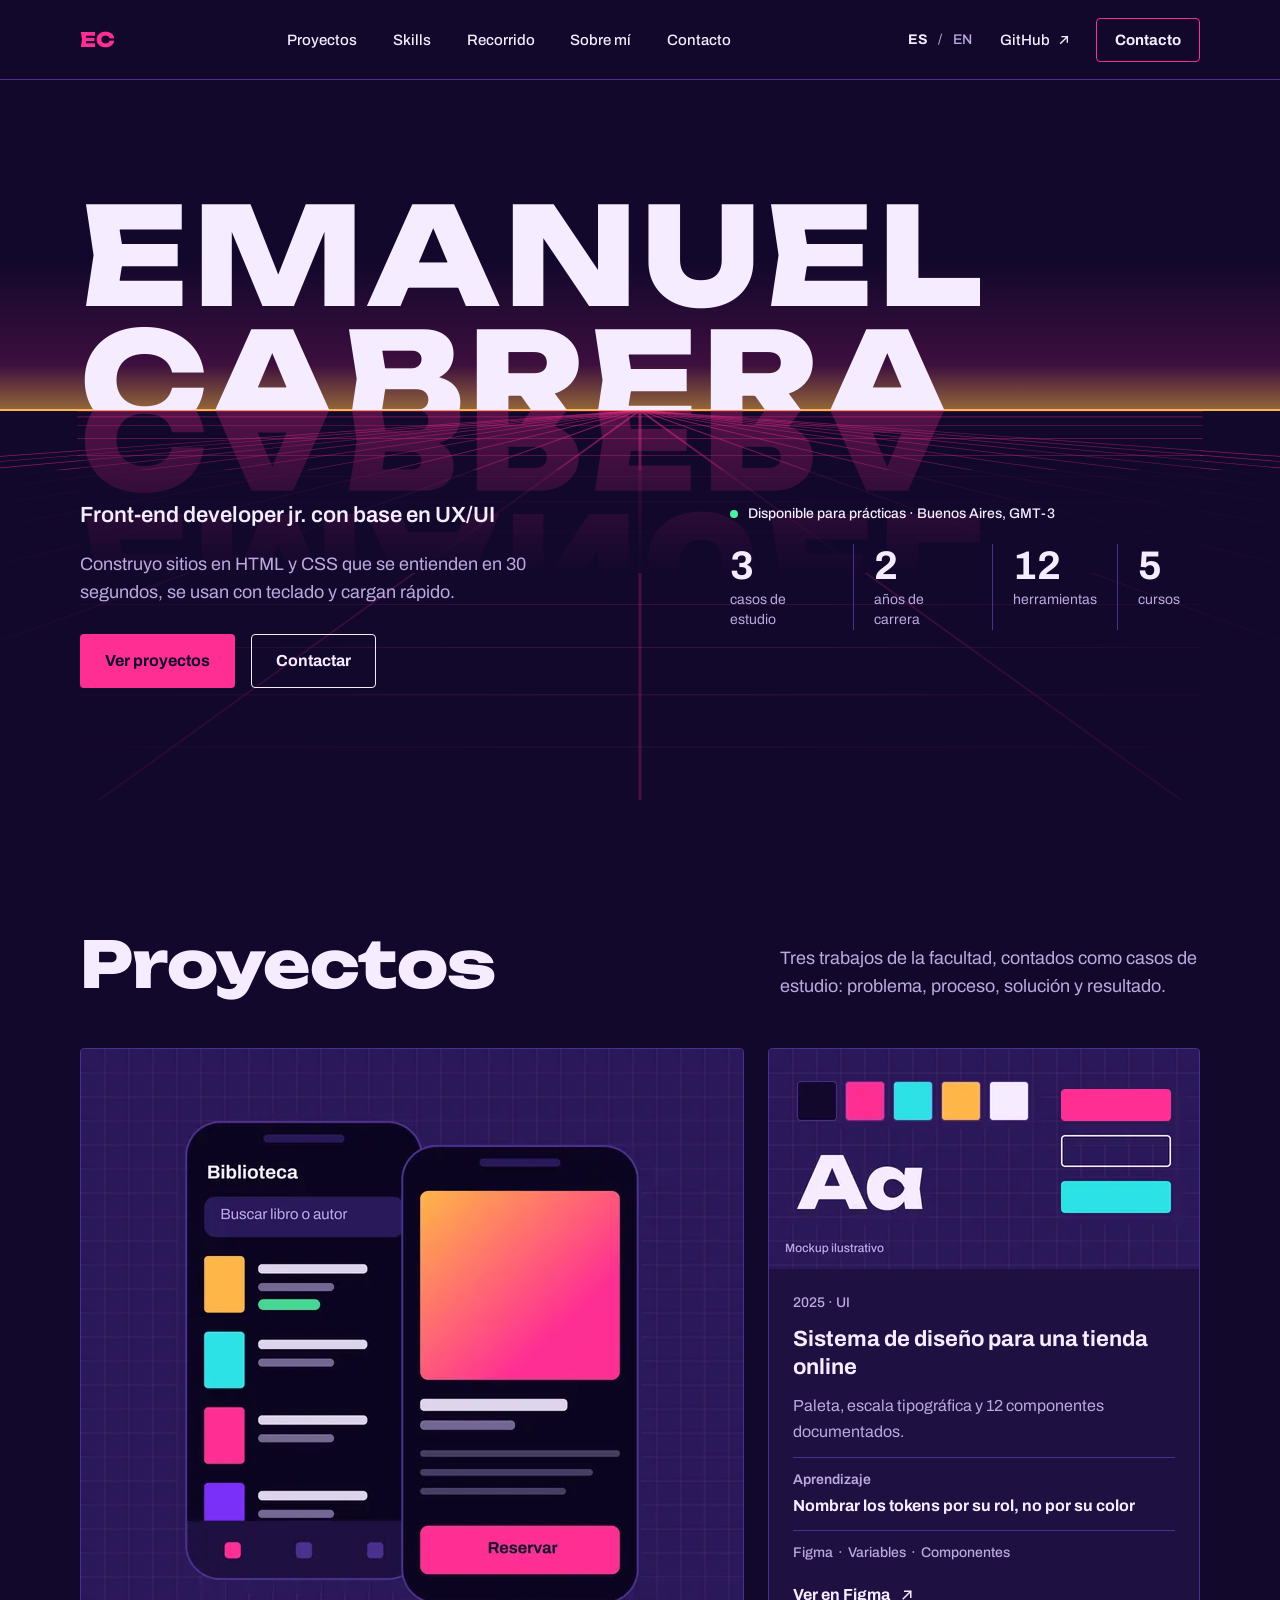
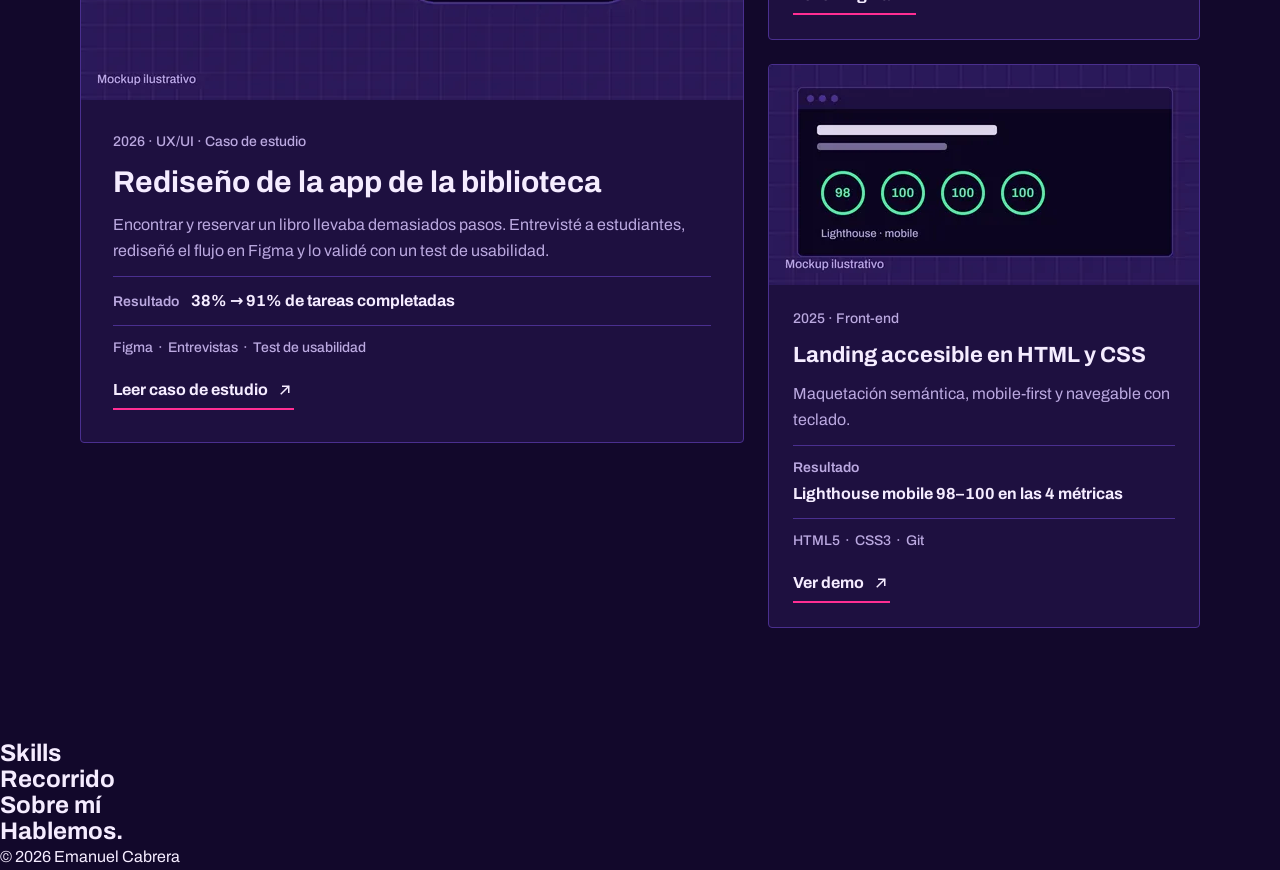
==== index.html @ 0399f55f "grilla asimétrica de proyectos con mockups WebP" ====
<!doctype html>
<html lang="es" class="no-js">
<head>
  <meta charset="utf-8">
  <meta name="viewport" content="width=device-width, initial-scale=1">
  <title>Emanuel Cabrera · Front-end developer jr. con base en UX/UI</title>
  <meta name="description" content="Portfolio de Emanuel Cabrera, front-end developer jr. con base en UX/UI. Casos de estudio, skills, recorrido y contacto. Sitios en HTML y CSS accesibles y rápidos.">
  <meta name="author" content="Emanuel Cabrera">
  <meta name="theme-color" content="#12082B">
  <link rel="canonical" href="https://emacabrera97.github.io/TP-Final-UXUI-Portfolio/">

  <!-- Open Graph -->
  <meta property="og:type" content="website">
  <meta property="og:locale" content="es_AR">
  <meta property="og:site_name" content="Emanuel Cabrera · Portfolio">
  <meta property="og:title" content="Emanuel Cabrera · Front-end developer jr. con base en UX/UI">
  <meta property="og:description" content="Casos de estudio de UX/UI y sitios en HTML y CSS que se entienden en 30 segundos, se usan con teclado y cargan rápido.">
  <meta property="og:url" content="https://emacabrera97.github.io/TP-Final-UXUI-Portfolio/">
  <meta property="og:image" content="https://emacabrera97.github.io/TP-Final-UXUI-Portfolio/assets/img/og-image.png">
  <meta property="og:image:width" content="1200">
  <meta property="og:image:height" content="630">
  <meta property="og:image:alt" content="Emanuel Cabrera escrito sobre un horizonte con grilla en perspectiva magenta.">
  <meta name="twitter:card" content="summary_large_image">

  <link rel="icon" href="favicon.svg" type="image/svg+xml">

  <!-- Fuentes self-hosted (2 familias, font-display: swap) -->
  <link rel="preload" href="assets/fonts/unbounded-latin-800.woff2" as="font" type="font/woff2" crossorigin>
  <link rel="preload" href="assets/fonts/archivo-latin-var.woff2" as="font" type="font/woff2" crossorigin>

  <link rel="stylesheet" href="css/tokens.css">
  <link rel="stylesheet" href="css/base.css">
  <link rel="stylesheet" href="css/components.css">
  <link rel="stylesheet" href="css/layout.css">
  <link rel="stylesheet" href="css/sections.css">

  <!-- Marca que JS está disponible antes del primer render (evita parpadeo del menú) -->
  <script>document.documentElement.classList.replace("no-js", "js");</script>
  <script src="js/main.js" defer></script>
</head>
<body>
  <a class="skip-link" href="#contenido">Saltar al contenido</a>

  <header class="site-header">
    <div class="site-header__bar">
      <a class="logo" href="#inicio" aria-label="Emanuel Cabrera, ir al inicio" data-i18n-aria="logo_label">EC</a>

      <nav class="site-nav" aria-label="Principal" data-i18n-aria="nav_label">
        <div class="nav-panel" id="menu">
          <ul class="nav-list" role="list">
            <li><a class="nav-link" href="#projects" data-i18n="nav_projects">Proyectos</a></li>
            <li><a class="nav-link" href="#skills" data-i18n="nav_skills">Skills</a></li>
            <li><a class="nav-link" href="#experience" data-i18n="nav_experience">Recorrido</a></li>
            <li><a class="nav-link" href="#about" data-i18n="nav_about">Sobre mí</a></li>
            <li><a class="nav-link" href="#contact" data-i18n="nav_contact">Contacto</a></li>
          </ul>

          <div class="nav-panel__actions">
            <a class="btn btn--primary btn--block" href="mailto:emanuelncabrera97@gmail.com" data-i18n="menu_write">Escribime</a>
            <a class="btn btn--secondary btn--block" href="https://github.com/emacabrera97" target="_blank" rel="noopener noreferrer">
              GitHub <span class="icon icon--arrow" aria-hidden="true"></span>
              <span class="visually-hidden" data-i18n="new_tab">(se abre en una pestaña nueva)</span>
            </a>
          </div>

          <div class="nav-panel__horizon" aria-hidden="true">
            <img src="assets/img/grid-floor-menu.svg" alt="" width="3640" height="151" loading="lazy" decoding="async">
          </div>
        </div>
      </nav>

      <div class="header-actions">
        <div class="lang-toggle" role="group" aria-label="Idioma" data-i18n-aria="lang_label">
          <button class="lang-toggle__btn" type="button" lang="es" data-lang="es" aria-pressed="true">ES</button>
          <span class="lang-toggle__sep" aria-hidden="true">/</span>
          <button class="lang-toggle__btn" type="button" lang="en" data-lang="en" aria-pressed="false">EN</button>
        </div>

        <a class="header-github" href="https://github.com/emacabrera97" target="_blank" rel="noopener noreferrer">
          GitHub <span class="icon icon--arrow" aria-hidden="true"></span>
          <span class="visually-hidden" data-i18n="new_tab">(se abre en una pestaña nueva)</span>
        </a>

        <a class="btn btn--outline header-cta" href="#contact" data-i18n="nav_contact">Contacto</a>

        <button class="menu-toggle" type="button" aria-expanded="false" aria-controls="menu" aria-label="Abrir menú" data-label-open="Abrir menú" data-label-close="Cerrar menú">
          <span class="icon icon--menu" aria-hidden="true"></span>
        </button>
      </div>
    </div>
  </header>

  <main id="contenido" tabindex="-1">
    <section class="hero" id="inicio" aria-label="Presentación" data-i18n-aria="hero_label">
      <!-- Capas decorativas: luz del horizonte, grilla en perspectiva y viñeta -->
      <div class="hero__glow" aria-hidden="true"></div>
      <div class="hero__floor" aria-hidden="true">
        <picture>
          <source media="(min-width: 48em)" srcset="assets/img/grid-floor-hero.svg" width="10920" height="394">
          <img src="assets/img/grid-floor-hero-mobile.svg" alt="" width="3640" height="634" decoding="async" fetchpriority="low">
        </picture>
      </div>
      <div class="hero__vignette" aria-hidden="true"></div>

      <div class="container hero__inner">
        <!-- El nombre es el horizonte: la segunda línea queda cortada por la línea ámbar -->
        <div class="hero__sky">
          <h1 class="hero__name">
            <span class="hero__line">Emanuel</span>
            <span class="hero__line">Cabrera</span>
          </h1>
        </div>
        <div class="hero__reflection" aria-hidden="true">
          <div class="hero__mirror">
            <span class="hero__line">Emanuel</span>
            <span class="hero__line">Cabrera</span>
          </div>
        </div>

        <div class="hero__body">
          <div class="hero__intro">
            <p class="hero__role" data-i18n="hero_role">Front-end developer jr. con base en UX/UI</p>
            <p class="hero__pitch" data-i18n="hero_pitch">Construyo sitios en HTML y CSS que se entienden en 30 segundos, se usan con teclado y cargan rápido.</p>
            <div class="hero__ctas">
              <a class="btn btn--primary" href="#projects" data-i18n="cta_projects">Ver proyectos</a>
              <a class="btn btn--secondary" href="#contact" data-i18n="cta_contact">Contactar</a>
            </div>
          </div>

          <div class="hero__readout">
            <p class="availability">
              <img src="assets/icons/dot-success.svg" alt="" width="8" height="8">
              <span><span data-i18n="hero_available">Disponible para prácticas</span> · Buenos Aires, <abbr title="Hora de Argentina, UTC−3">GMT-3</abbr></span>
            </p>
            <h2 class="visually-hidden" id="metricas" data-i18n="metrics_title">Highlights en números</h2>
            <dl class="metrics" aria-labelledby="metricas">
              <div class="metric">
                <dt data-i18n="metric_cases">casos de estudio</dt>
                <dd>3</dd>
              </div>
              <div class="metric">
                <dt data-i18n="metric_years">años de carrera</dt>
                <dd>2</dd>
              </div>
              <div class="metric">
                <dt data-i18n="metric_tools">herramientas</dt>
                <dd>12</dd>
              </div>
              <div class="metric">
                <dt data-i18n="metric_courses">cursos</dt>
                <dd>5</dd>
              </div>
            </dl>
          </div>
        </div>
      </div>
    </section>

    <section class="section projects" id="projects" aria-labelledby="projects-title">
      <div class="container">
        <div class="section-head projects__head">
          <h2 class="section-title" id="projects-title" data-i18n="projects_title">Proyectos</h2>
          <p class="section-intro" data-i18n="projects_intro">Tres trabajos de la facultad, contados como casos de estudio: problema, proceso, solución y resultado.</p>
        </div>

        <div class="project-grid">
          <!-- Proyecto destacado: tiene caso de estudio desarrollado (caso-estudio.html) -->
          <article class="project-card project-card--featured">
            <div class="project-card__media">
              <img
                src="assets/img/mock-biblioteca.webp"
                srcset="assets/img/mock-biblioteca.webp 662w, assets/img/mock-biblioteca@2x.webp 1324w"
                sizes="(min-width: 64em) 662px, (min-width: 48em) 50vw, 100vw"
                width="662" height="651" loading="lazy" decoding="async"
                alt="Mockup ilustrativo de la app de la biblioteca: lista de libros con buscador y pantalla de detalle con el botón Reservar."
                data-i18n-alt="p1_alt">
            </div>
            <div class="project-card__body">
              <p class="project-card__meta"><time datetime="2026">2026</time> · UX/UI · <span data-i18n="case_study">Caso de estudio</span></p>
              <h3 class="project-card__title" data-i18n="p1_title">Rediseño de la app de la biblioteca</h3>
              <p class="project-card__desc" data-i18n="p1_desc">Encontrar y reservar un libro llevaba demasiados pasos. Entrevisté a estudiantes, rediseñé el flujo en Figma y lo validé con un test de usabilidad.</p>
              <p class="project-card__result">
                <span class="project-card__result-label" data-i18n="result">Resultado</span>
                <strong data-i18n="p1_result">38% → 91% de tareas completadas</strong>
              </p>
              <ul class="tags" aria-label="Herramientas" data-i18n-aria="tools_label">
                <li>Figma</li>
                <li data-i18n="tag_interviews">Entrevistas</li>
                <li data-i18n="tag_usability">Test de usabilidad</li>
              </ul>
              <a class="link-text project-card__link" href="caso-estudio.html">
                <span data-i18n="read_case">Leer caso de estudio</span>
                <span class="icon icon--arrow-18" aria-hidden="true"></span>
              </a>
            </div>
          </article>

          <article class="project-card">
            <div class="project-card__media">
              <img
                src="assets/img/mock-design-system.webp"
                srcset="assets/img/mock-design-system.webp 430w, assets/img/mock-design-system@2x.webp 860w"
                sizes="(min-width: 64em) 430px, (min-width: 48em) 50vw, 100vw"
                width="430" height="220" loading="lazy" decoding="async"
                alt="Mockup ilustrativo del sistema de diseño: muestras de color, especimen tipográfico Aa y tres variantes de botón."
                data-i18n-alt="p2_alt">
            </div>
            <div class="project-card__body">
              <p class="project-card__meta"><time datetime="2025">2025</time> · UI</p>
              <h3 class="project-card__title" data-i18n="p2_title">Sistema de diseño para una tienda online</h3>
              <p class="project-card__desc" data-i18n="p2_desc">Paleta, escala tipográfica y 12 componentes documentados.</p>
              <p class="project-card__result">
                <span class="project-card__result-label" data-i18n="learning">Aprendizaje</span>
                <strong data-i18n="p2_result">Nombrar los tokens por su rol, no por su color</strong>
              </p>
              <ul class="tags" aria-label="Herramientas" data-i18n-aria="tools_label">
                <li>Figma</li>
                <li data-i18n="tag_variables">Variables</li>
                <li data-i18n="tag_components">Componentes</li>
              </ul>
              <!-- [placeholder] reemplazar por el link al archivo de Figma de este proyecto -->
              <a class="link-text project-card__link" href="https://www.figma.com/design/xDbdNZ00ZAdd3r0RkGvOVZ/Portfolio-Web---Synthwave--TP-Final-UX-UI-?node-id=0-1" target="_blank" rel="noopener noreferrer">
                <span data-i18n="view_figma">Ver en Figma</span>
                <span class="icon icon--arrow-18" aria-hidden="true"></span>
                <span class="visually-hidden" data-i18n="new_tab">(se abre en una pestaña nueva)</span>
              </a>
            </div>
          </article>

          <article class="project-card">
            <div class="project-card__media">
              <img
                src="assets/img/mock-landing.webp"
                srcset="assets/img/mock-landing.webp 430w, assets/img/mock-landing@2x.webp 860w"
                sizes="(min-width: 64em) 430px, (min-width: 48em) 50vw, 100vw"
                width="430" height="220" loading="lazy" decoding="async"
                alt="Mockup ilustrativo de una landing en el navegador con puntajes de Lighthouse mobile: 98, 100, 100 y 100."
                data-i18n-alt="p3_alt">
            </div>
            <div class="project-card__body">
              <p class="project-card__meta"><time datetime="2025">2025</time> · Front-end</p>
              <h3 class="project-card__title" data-i18n="p3_title">Landing accesible en HTML y CSS</h3>
              <p class="project-card__desc" data-i18n="p3_desc">Maquetación semántica, mobile-first y navegable con teclado.</p>
              <p class="project-card__result">
                <span class="project-card__result-label" data-i18n="result">Resultado</span>
                <strong data-i18n="p3_result">Lighthouse mobile 98–100 en las 4 métricas</strong>
              </p>
              <ul class="tags" aria-label="Herramientas" data-i18n-aria="tools_label">
                <li>HTML5</li>
                <li>CSS3</li>
                <li>Git</li>
              </ul>
              <!-- [placeholder] reemplazar por la URL de la demo publicada -->
              <a class="link-text project-card__link" href="https://github.com/emacabrera97" target="_blank" rel="noopener noreferrer">
                <span data-i18n="view_demo">Ver demo</span>
                <span class="icon icon--arrow-18" aria-hidden="true"></span>
                <span class="visually-hidden" data-i18n="new_tab">(se abre en una pestaña nueva)</span>
              </a>
            </div>
          </article>
        </div>
      </div>
    </section>

    <section id="skills" aria-labelledby="skills-title">
      <h2 id="skills-title">Skills</h2>
    </section>

    <section id="experience" aria-labelledby="experience-title">
      <h2 id="experience-title">Recorrido</h2>
    </section>

    <section id="about" aria-labelledby="about-title">
      <h2 id="about-title">Sobre mí</h2>
    </section>

    <section id="contact" aria-labelledby="contact-title">
      <h2 id="contact-title">Hablemos.</h2>
    </section>
  </main>

  <footer class="site-footer">
    <p>© 2026 Emanuel Cabrera</p>
  </footer>
</body>
</html>
---- css/tokens.css ----
/* ==========================================================================
   Design tokens — espejo de las variables de Figma
   (página "01 Design System": colecciones Colors y Spacing + estilos de texto)
   Contrastes medidos sobre --bg-base (#12082B).
   ========================================================================== */

@font-face {
  font-family: "Archivo";
  font-style: normal;
  font-weight: 400 700;
  font-stretch: 100%;
  font-display: swap;
  src: url("../assets/fonts/archivo-latin-var.woff2") format("woff2");
  unicode-range: U+0000-00FF, U+0131, U+0152-0153, U+02BB-02BC, U+02C6, U+02DA, U+02DC, U+0304, U+0308, U+0329, U+2000-206F, U+20AC, U+2122, U+2191, U+2193, U+2212, U+2215, U+FEFF, U+FFFD;
}

@font-face {
  font-family: "Unbounded";
  font-style: normal;
  font-weight: 800;
  font-display: swap;
  src: url("../assets/fonts/unbounded-latin-800.woff2") format("woff2");
  unicode-range: U+0000-00FF, U+0131, U+0152-0153, U+02BB-02BC, U+02C6, U+02DA, U+02DC, U+0304, U+0308, U+0329, U+2000-206F, U+20AC, U+2122, U+2191, U+2193, U+2212, U+2215, U+FEFF, U+FFFD;
}

:root {
  /* --- Color: fondos y líneas --- */
  --bg-base: #12082b;      /* Fondo de página */
  --bg-surface: #1e1040;   /* Paneles, tarjetas */
  --bg-raised: #2a1858;    /* Mockups, retrato */
  --line: #4a2f8f;         /* Filetes y bordes */

  /* --- Color: texto --- */
  --text: #f5ecff;         /* 16.7:1 */
  --text-muted: #bba9e0;   /* 9:1 */
  --text-on-accent: #12082b; /* sobre magenta 5.5:1 */

  /* --- Color: acentos (cada uno con un único rol) --- */
  --magenta: #ff2e93;      /* Acento dominante: grilla, CTA, subrayados · 5.5:1 */
  --cyan: #2de2e6;         /* Solo foco y hover · 12:1 */
  --amber: #ffb547;        /* Solo luz del horizonte (y estado active) */
  --violet: #7b2ff7;       /* Solo degradé del sol */

  /* --- Color: estados --- */
  --success: #4df0a0;      /* Disponibilidad · 13:1 */
  --error: #ff6b6b;        /* Errores de formulario */

  /* --- Tipografía: 2 familias --- */
  --font-display: "Unbounded", "Arial Black", system-ui, sans-serif; /* nombre, títulos de sección, menú */
  --font-body: "Archivo", system-ui, -apple-system, "Segoe UI", Roboto, sans-serif;

  /* Escala tipográfica — valores mobile (375). Los desktop se redefinen abajo. */
  --fs-display-name: clamp(3.15rem, 10.6vw, 8.5rem);     /* 50 → 136 */
  --fs-display-close: clamp(3.0625rem, 10vw, 8rem);      /* 49 → 128 */
  --fs-h2: 2.375rem;        /* 38/44 */
  --lh-h2: 2.75rem;
  --fs-h3-featured: 1.25rem; /* 20/26 */
  --lh-h3-featured: 1.625rem;
  --fs-h3: 1.25rem;          /* 20/26 */
  --lh-h3: 1.625rem;
  --fs-lead: 1.1875rem;      /* 19/26 */
  --lh-lead: 1.625rem;
  --fs-large: 1.0625rem;     /* 17/28 */
  --lh-large: 1.75rem;
  --fs-intro: 1rem;          /* 16/26 */
  --lh-intro: 1.625rem;
  --fs-base: 0.9375rem;      /* 15/23 */
  --lh-base: 1.4375rem;
  --fs-emphasis: 1rem;       /* 16/24 */
  --lh-emphasis: 1.5rem;
  --fs-label: 0.9375rem;     /* 15/22 */
  --lh-label: 1.375rem;
  --fs-meta: 0.8125rem;      /* 13/18 */
  --lh-meta: 1.125rem;
  --fs-metric: 2rem;         /* 32/36 */
  --lh-metric: 2.25rem;
  --fs-email: 1.5rem;        /* 24/30 */
  --lh-email: 1.875rem;

  /* --- Espaciado: múltiplos de 4 y 8 --- */
  --space-4: 0.25rem;
  --space-8: 0.5rem;
  --space-12: 0.75rem;
  --space-16: 1rem;
  --space-20: 1.25rem;
  --space-24: 1.5rem;
  --space-32: 2rem;
  --space-40: 2.5rem;
  --space-48: 3rem;
  --space-64: 4rem;
  --space-72: 4.5rem;
  --space-96: 6rem;
  --space-112: 7rem;

  /* --- Grilla --- */
  --gutter: 1rem;            /* mobile: 4 col · margen 20 · canaleta 16 */
  --page-margin: 1.25rem;
  --content-max: 70rem;      /* 1120 px de contenido en 1280 */
  --section-pad: var(--space-72); /* 72 mobile · 112 desktop */

  /* --- Forma --- */
  --radius: 4px;
  --hairline: 1px solid var(--line);

  /* --- Layout --- */
  --header-h: 4.0625rem;     /* 65 mobile · 80 desktop */

  /* --- Movimiento --- */
  --ease-out: cubic-bezier(0.22, 1, 0.36, 1);
  --dur-fast: 160ms;
  --dur-med: 280ms;
}

/* Tablet (768): márgenes de 40 y escala intermedia */
@media (min-width: 48em) {
  :root {
    --page-margin: 2.5rem;
    --gutter: 1.5rem;
    --fs-h2: 3rem;
    --lh-h2: 3.5rem;
    --fs-h3-featured: 1.625rem;
    --lh-h3-featured: 2rem;
    --fs-h3: 1.375rem;
    --lh-h3: 1.75rem;
    --fs-lead: 1.375rem;
    --lh-lead: 1.875rem;
    --fs-large: 1.25rem;
    --lh-large: 2rem;
    --fs-intro: 1.125rem;
    --lh-intro: 1.75rem;
    --fs-base: 1rem;
    --lh-base: 1.625rem;
    --fs-meta: 0.875rem;
    --lh-meta: 1.25rem;
    --fs-metric: 2.5rem;
    --lh-metric: 2.75rem;
    --fs-email: 1.875rem;
    --lh-email: 2.375rem;
    --section-pad: var(--space-96);
  }
}

/* Desktop (1024+): escala de Figma "Desktop 1280" */
@media (min-width: 64em) {
  :root {
    --fs-h2: 4rem;           /* 64/72 */
    --lh-h2: 4.5rem;
    --fs-h3-featured: 1.875rem; /* 30/36 */
    --lh-h3-featured: 2.25rem;
    --fs-email: 2.25rem;     /* 36/44 */
    --lh-email: 2.75rem;
    --header-h: 5rem;
    --section-pad: var(--space-112);
  }
}

/* 1280: márgenes de 80 */
@media (min-width: 80em) {
  :root {
    --page-margin: 5rem;
  }
}
---- css/base.css ----
/* ==========================================================================
   Base: reset mínimo, tipografía, foco, accesibilidad y movimiento
   ========================================================================== */

*,
*::before,
*::after {
  box-sizing: border-box;
}

html {
  -webkit-text-size-adjust: 100%;
  text-size-adjust: 100%;
  scroll-behavior: smooth;
}

body {
  margin: 0;
  min-height: 100vh;
  background: var(--bg-base);
  color: var(--text);
  font-family: var(--font-body);
  font-size: var(--fs-base);
  line-height: var(--lh-base);
  font-kerning: normal;
  -webkit-font-smoothing: antialiased;
  -moz-osx-font-smoothing: grayscale;
  overflow-x: hidden;
}

/* Al abrir el menú mobile se bloquea el scroll del fondo */
body.is-locked {
  overflow: hidden;
}

h1, h2, h3, h4, p, ul, ol, dl, dd, figure, blockquote {
  margin: 0;
}

ul[role="list"],
ol[role="list"],
.list-reset {
  list-style: none;
  padding: 0;
}

img,
svg,
picture {
  display: block;
  max-width: 100%;
}

img {
  height: auto;
}

a {
  color: inherit;
  text-decoration: none;
}

button {
  font: inherit;
  color: inherit;
  background: none;
  border: 0;
  padding: 0;
  cursor: pointer;
}

/* El header es fijo: cada destino de ancla deja lugar para que no tape los títulos */
[id] {
  scroll-margin-top: var(--header-h);
}

/* --------------------------------------------------------------------------
   Foco visible: anillo cian (cian = solo foco y hover, regla del sistema)
   -------------------------------------------------------------------------- */
:focus {
  outline: none;
}

:focus-visible {
  outline: 3px solid var(--cyan);
  outline-offset: 3px;
  border-radius: var(--radius);
}

main:focus {
  outline: none;
}

/* --------------------------------------------------------------------------
   Utilidades de accesibilidad
   -------------------------------------------------------------------------- */
.skip-link {
  position: absolute;
  top: var(--space-8);
  left: var(--space-8);
  z-index: 100;
  padding: var(--space-12) var(--space-20);
  background: var(--magenta);
  color: var(--text-on-accent);
  font-weight: 700;
  border-radius: var(--radius);
  transform: translateY(-200%);
  transition: transform var(--dur-fast) var(--ease-out);
}

.skip-link:focus-visible {
  transform: translateY(0);
}

.skip-link:hover {
  background: var(--cyan);
}

.skip-link:active {
  background: var(--amber);
}

.visually-hidden {
  position: absolute !important;
  width: 1px;
  height: 1px;
  padding: 0;
  margin: -1px;
  overflow: hidden;
  clip: rect(0 0 0 0);
  white-space: nowrap;
  border: 0;
}

::selection {
  background: var(--magenta);
  color: var(--text-on-accent);
}

/* --------------------------------------------------------------------------
   Layout: contenedor de la grilla (12 col desktop / 4 col mobile)
   -------------------------------------------------------------------------- */
.container {
  width: min(100% - 2 * var(--page-margin), var(--content-max));
  margin-inline: auto;
}

.section {
  padding-block: var(--section-pad);
}

/* --------------------------------------------------------------------------
   Movimiento reducido: se desactivan transiciones, animaciones y el smooth scroll
   -------------------------------------------------------------------------- */
@media (prefers-reduced-motion: reduce) {
  html {
    scroll-behavior: auto;
  }

  *,
  *::before,
  *::after {
    animation-duration: 0.01ms !important;
    animation-iteration-count: 1 !important;
    transition-duration: 0.01ms !important;
  }
}
---- css/components.css ----
/* ==========================================================================
   Componentes — página "Componentes v2" de Figma
   Botón (primario/secundario × default, hover, active, focus), link de
   navegación, selector de idioma, link social, link de texto, fila de lista,
   métrica, disponibilidad y tags.
   ========================================================================== */

/* --------------------------------------------------------------------------
   Íconos: el SVG exportado de Figma se usa como máscara para heredar el color
   del texto (así el hover cian también pinta la flecha).
   -------------------------------------------------------------------------- */
.icon {
  display: inline-block;
  flex: none;
  width: 1rem;
  height: 1rem;
  background-color: currentColor;
  -webkit-mask: var(--icon) center / contain no-repeat;
  mask: var(--icon) center / contain no-repeat;
}

.icon--arrow { --icon: url("../assets/icons/arrow-up-right.svg"); }
.icon--arrow-18 { --icon: url("../assets/icons/arrow-up-right-18.svg"); width: 1.125rem; height: 1.125rem; }
.icon--arrow-28 { --icon: url("../assets/icons/arrow-up-right-28.svg"); width: 1.75rem; height: 1.75rem; }
.icon--arrow-36 { --icon: url("../assets/icons/arrow-up-right-36.svg"); width: 2.25rem; height: 2.25rem; }
.icon--arrow-left { --icon: url("../assets/icons/arrow-left.svg"); width: 1.125rem; height: 1.125rem; }
.icon--menu { --icon: url("../assets/icons/menu.svg"); width: 1.375rem; height: 1.375rem; }
.icon--close { --icon: url("../assets/icons/close.svg"); width: 1.375rem; height: 1.375rem; }

/* --------------------------------------------------------------------------
   Botón
   -------------------------------------------------------------------------- */
.btn {
  display: inline-flex;
  align-items: center;
  justify-content: center;
  gap: var(--space-8);
  min-height: 3rem;
  padding: 0.875rem var(--space-24);
  border: 1.5px solid transparent;
  border-radius: var(--radius);
  font-family: var(--font-body);
  font-size: var(--fs-emphasis);
  font-weight: 700;
  line-height: var(--lh-emphasis);
  white-space: nowrap;
  transition:
    background-color var(--dur-fast) var(--ease-out),
    border-color var(--dur-fast) var(--ease-out),
    color var(--dur-fast) var(--ease-out),
    transform var(--dur-fast) var(--ease-out);
}

.btn:active {
  transform: translateY(1px);
}

/* Primario: magenta → hover cian → active ámbar */
.btn--primary {
  background: var(--magenta);
  color: var(--text-on-accent);
}

.btn--primary:hover {
  background: var(--cyan);
}

.btn--primary:active {
  background: var(--amber);
}

/* Secundario: filete claro → hover cian → active ámbar */
.btn--secondary {
  border-color: var(--text);
  color: var(--text);
}

.btn--secondary:hover {
  border-color: var(--cyan);
  color: var(--cyan);
}

.btn--secondary:active {
  border-color: var(--amber);
  color: var(--amber);
}

/* Outline magenta (CTA "Contacto" del header) */
.btn--outline {
  min-height: 2.5rem;
  padding: 0.5625rem 1.125rem;
  border-color: var(--magenta);
  color: var(--text);
  font-size: var(--fs-label);
}

.btn--outline:hover {
  border-color: var(--cyan);
  color: var(--cyan);
}

.btn--outline:active {
  border-color: var(--amber);
  color: var(--amber);
}

.btn--block {
  width: 100%;
}

/* --------------------------------------------------------------------------
   Link de texto: subrayado magenta → hover cian
   -------------------------------------------------------------------------- */
.link-text {
  display: inline-flex;
  align-items: center;
  gap: var(--space-8);
  padding-block: var(--space-8) 0.375rem;
  border-bottom: 2px solid var(--magenta);
  font-weight: 700;
  font-size: var(--fs-emphasis);
  line-height: var(--lh-emphasis);
  transition: color var(--dur-fast) var(--ease-out), border-color var(--dur-fast) var(--ease-out);
}

.link-text:hover {
  color: var(--cyan);
  border-color: var(--cyan);
}

.link-text:active {
  color: var(--amber);
  border-color: var(--amber);
}

/* --------------------------------------------------------------------------
   Link social (contacto)
   -------------------------------------------------------------------------- */
.link-social {
  display: inline-flex;
  align-items: center;
  gap: var(--space-8);
  min-height: 2.75rem;
  padding: var(--space-12) 1.125rem;
  background: var(--bg-base);
  border: 1.5px solid var(--line);
  border-radius: var(--radius);
  font-weight: 700;
  font-size: var(--fs-emphasis);
  line-height: var(--lh-emphasis);
  transition: color var(--dur-fast) var(--ease-out), border-color var(--dur-fast) var(--ease-out);
}

.link-social:hover {
  color: var(--cyan);
  border-color: var(--cyan);
}

.link-social:active {
  color: var(--amber);
  border-color: var(--amber);
}

/* --------------------------------------------------------------------------
   Selector de idioma ES / EN
   -------------------------------------------------------------------------- */
.lang-toggle {
  display: inline-flex;
  align-items: center;
  gap: 0.375rem;
  font-size: 0.875rem;
  line-height: 1.25rem;
}

.lang-toggle__sep {
  color: var(--text-muted);
}

.lang-toggle__btn {
  min-width: 1.75rem;
  min-height: 2.75rem; /* área táctil de 44 px */
  padding-inline: 0.125rem;
  color: var(--text-muted);
  font-weight: 500;
  transition: color var(--dur-fast) var(--ease-out);
}

.lang-toggle__btn[aria-pressed="true"] {
  color: var(--text);
  font-weight: 700;
}

.lang-toggle__btn:hover {
  color: var(--cyan);
}

.lang-toggle__btn:active {
  color: var(--amber);
}

/* --------------------------------------------------------------------------
   Encabezado de sección: H2 a la izquierda, intro a la derecha (desktop)
   -------------------------------------------------------------------------- */
.section-head {
  display: flex;
  flex-direction: column;
  gap: var(--space-12);
  margin-bottom: var(--space-24);
}

.section-title {
  font-family: var(--font-display);
  font-weight: 800;
  font-size: var(--fs-h2);
  line-height: var(--lh-h2);
  letter-spacing: -0.01em;
  overflow-wrap: break-word;
}

.section-intro {
  max-width: 26.25rem;
  color: var(--text-muted);
  font-size: var(--fs-intro);
  line-height: var(--lh-intro);
}

@media (min-width: 48em) {
  .section-head {
    flex-direction: row;
    align-items: flex-end;
    justify-content: space-between;
    gap: var(--space-40);
    margin-bottom: var(--space-48);
  }

  .section-title {
    flex: none;
  }

  .section-intro {
    flex: 0 1 26.25rem;
  }
}

/* --------------------------------------------------------------------------
   Tags de herramientas: lista separada por puntos medios
   -------------------------------------------------------------------------- */
.tags {
  display: flex;
  flex-wrap: wrap;
  margin: 0;
  padding: 0;
  list-style: none;
  color: var(--text-muted);
  font-size: var(--fs-meta);
  line-height: var(--lh-meta);
  font-weight: 500;
}

.tags li + li::before {
  content: "·" / ""; /* separador visual, silencioso para lectores de pantalla */
  margin-inline: 0.35em;
}

/* --------------------------------------------------------------------------
   Fila de lista con filete (principios, aprendizajes, proceso)
   -------------------------------------------------------------------------- */
.rule-list {
  margin: 0;
  padding: 0;
  list-style: none;
  border-bottom: var(--hairline);
}

.rule-list > li {
  display: flex;
  flex-direction: column;
  gap: 0.375rem;
  padding-block: var(--space-16);
  border-top: var(--hairline);
}

.rule-list h3 {
  font-size: var(--fs-intro);
  line-height: var(--space-24);
  font-weight: 700;
}

.rule-list p {
  color: var(--text-muted);
}

@media (min-width: 48em) {
  .rule-list > li {
    padding-block: var(--space-20);
  }

  .rule-list h3 {
    font-size: 1.25rem;
    line-height: 1.625rem;
  }
}

/* --------------------------------------------------------------------------
   Métrica (número grande + etiqueta)
   -------------------------------------------------------------------------- */
.metric {
  display: flex;
  flex-direction: column-reverse; /* <dt> etiqueta va primero en el DOM, el número se ve arriba */
  justify-content: flex-end;
  gap: 0.125rem;
}

.metric dt {
  color: var(--text-muted);
  font-size: 0.875rem;
  line-height: 1.25rem;
}

.metric dd {
  font-size: var(--fs-metric);
  line-height: var(--lh-metric);
  font-weight: 700;
  font-variant-numeric: tabular-nums;
}

/* --------------------------------------------------------------------------
   Disponibilidad
   -------------------------------------------------------------------------- */
.availability {
  display: flex;
  align-items: flex-start;
  gap: 0.625rem;
  font-size: 0.875rem;
  line-height: 1.25rem;
  font-weight: 500;
}

.availability img {
  flex: none;
  margin-top: 0.375rem;
}
---- css/layout.css ----
/* ==========================================================================
   Header (sticky) y navegación
   Mobile: logo · idioma · botón de menú (44×44) → panel a pantalla completa
   Desktop (1024+): logo · anclas centradas · idioma · GitHub · CTA Contacto
   ========================================================================== */

.site-header {
  position: sticky;
  top: 0;
  z-index: 50;
  background: var(--bg-base);
  border-bottom: var(--hairline);
}

.site-header__bar {
  display: flex;
  align-items: center;
  justify-content: space-between;
  gap: var(--space-16);
  height: calc(var(--header-h) - 1px);
  padding-inline: var(--page-margin);
  max-width: calc(var(--content-max) + 2 * var(--page-margin));
  margin-inline: auto;
}

.logo {
  font-family: var(--font-display);
  font-weight: 800;
  font-size: 1.25rem;
  line-height: 1.5rem;
  letter-spacing: -0.02em;
  color: var(--magenta);
  padding-block: var(--space-8);
  transition: color var(--dur-fast) var(--ease-out);
}

.logo:hover {
  color: var(--cyan);
}

.logo:active {
  color: var(--amber);
}

.header-actions {
  display: flex;
  align-items: center;
  gap: var(--space-16);
}

.header-github,
.header-cta {
  display: none;
}

/* Link de navegación: default → hover cian con subrayado → activo magenta */
.nav-link {
  position: relative;
  display: inline-block;
  transition: color var(--dur-fast) var(--ease-out);
}

.nav-link:hover {
  color: var(--cyan);
}

.nav-link:active {
  color: var(--amber);
}

.nav-link[aria-current="true"] {
  color: var(--magenta);
}

/* --------------------------------------------------------------------------
   Botón de menú (solo mobile/tablet)
   -------------------------------------------------------------------------- */
.menu-toggle {
  display: inline-grid;
  place-items: center;
  width: 2.75rem;
  height: 2.75rem;
  border: 1.5px solid var(--line);
  border-radius: var(--radius);
  color: var(--text);
  transition: border-color var(--dur-fast) var(--ease-out), color var(--dur-fast) var(--ease-out);
}

.menu-toggle:hover {
  border-color: var(--cyan);
  color: var(--cyan);
}

.menu-toggle:active {
  border-color: var(--amber);
  color: var(--amber);
}

.menu-toggle[aria-expanded="true"] .icon {
  --icon: url("../assets/icons/close.svg");
}

/* --------------------------------------------------------------------------
   Panel de navegación mobile
   Sin JS el panel queda visible como lista (mejora progresiva).
   -------------------------------------------------------------------------- */
.nav-panel {
  display: flex;
  flex-direction: column;
}

.nav-list {
  margin: 0;
  padding: 0;
  list-style: none;
}

@media (max-width: 63.99em) {
  .site-nav {
    order: 3;
  }

  .js .nav-panel {
    position: fixed;
    inset: var(--header-h) 0 0 0;
    z-index: 40;
    overflow-y: auto;
    padding: var(--space-24) var(--page-margin) 0;
    background: var(--bg-base);
    opacity: 0;
    visibility: hidden;
    transform: translateY(-0.5rem);
    transition:
      opacity var(--dur-med) var(--ease-out),
      transform var(--dur-med) var(--ease-out),
      visibility 0s linear var(--dur-med);
  }

  .js .nav-panel.is-open {
    opacity: 1;
    visibility: visible;
    transform: none;
    transition:
      opacity var(--dur-med) var(--ease-out),
      transform var(--dur-med) var(--ease-out),
      visibility 0s;
  }

  .nav-list .nav-link {
    display: block;
    padding-block: 1.125rem;
    border-bottom: var(--hairline);
    font-family: var(--font-display);
    font-weight: 800;
    font-size: 1.625rem;
    line-height: 2rem;
  }

  .nav-panel__actions {
    display: flex;
    flex-direction: column;
    gap: var(--space-12);
    padding-block: var(--space-24) var(--space-40);
  }

  /* Cierre del menú: luz del horizonte (110) + grilla (150) anclados abajo */
  .nav-panel__horizon {
    position: relative;
    flex: none;
    height: 16.25rem;
    margin: auto calc(-1 * var(--page-margin)) 0;
    padding-top: var(--space-40);
    overflow: hidden;
    background: linear-gradient(to bottom, rgb(255 181 71 / 0) 0, rgb(255 181 71 / 0.45) 110px, transparent 110px);
  }

  .nav-panel__horizon::before {
    content: "";
    position: absolute;
    top: 109px;
    left: 0;
    right: 0;
    height: 2px;
    background: var(--amber);
    z-index: 1;
  }

  .nav-panel__horizon img {
    position: absolute;
    top: 110px;
    left: 50%;
    width: 3640px;
    max-width: none;
    height: 151px;
    transform: translateX(-50%);
  }

  /* Sin JS: el panel se muestra como lista estática bajo el header */
  .no-js .site-header__bar {
    flex-wrap: wrap;
    height: auto;
    padding-block: var(--space-8);
  }

  .no-js .site-nav {
    width: 100%;
  }

  .no-js .nav-panel__actions,
  .no-js .nav-panel__horizon,
  .no-js .menu-toggle {
    display: none;
  }
}

/* --------------------------------------------------------------------------
   Desktop: navegación en línea, sin botón de menú
   -------------------------------------------------------------------------- */
@media (min-width: 64em) {
  .site-header__bar {
    gap: var(--space-24);
  }

  .site-nav {
    flex: 1;
    display: flex;
    justify-content: center;
  }

  .nav-list {
    display: flex;
    gap: clamp(1.5rem, 2.8vw, 2.25rem);
  }

  .nav-link {
    padding-block: 0.375rem;
    font-size: var(--fs-label);
    line-height: var(--lh-label);
    font-weight: 500;
  }

  .nav-link::after {
    content: "";
    position: absolute;
    left: 0;
    right: 0;
    bottom: 0;
    height: 2px;
    background: currentColor;
    transform: scaleX(0);
    transform-origin: left;
    transition: transform var(--dur-med) var(--ease-out);
  }

  .nav-link:hover::after,
  .nav-link[aria-current="true"]::after {
    transform: scaleX(1);
  }

  .nav-panel__actions,
  .nav-panel__horizon,
  .menu-toggle {
    display: none;
  }

  .header-actions {
    gap: var(--space-24);
  }

  .header-github {
    display: inline-flex;
    align-items: center;
    gap: 0.375rem;
    padding-block: var(--space-8);
    font-weight: 500;
    font-size: var(--fs-label);
    transition: color var(--dur-fast) var(--ease-out);
  }

  .header-github:hover {
    color: var(--cyan);
  }

  .header-github:active {
    color: var(--amber);
  }

  .header-cta {
    display: inline-flex;
  }
}
---- css/sections.css ----
/* ==========================================================================
   Secciones del one-page
   ========================================================================== */

/* --------------------------------------------------------------------------
   Hero — "el nombre es el horizonte"
   La segunda línea del nombre queda cortada por la línea ámbar; su reflejo
   magenta se hunde en la grilla en perspectiva.
   -------------------------------------------------------------------------- */
.hero {
  --horizon: 11.875rem;   /* 190 mobile */
  --glow-h: 6.875rem;     /* 110 mobile */
  --cut: 0.14em;          /* parte de la 2.ª línea que queda bajo el horizonte */
  position: relative;
  isolation: isolate;
  overflow: hidden;
}

.hero__glow {
  position: absolute;
  z-index: -1;
  left: 0;
  right: 0;
  top: calc(var(--horizon) - var(--glow-h));
  height: var(--glow-h);
  background: linear-gradient(
    to bottom,
    rgb(255 181 71 / 0) 0%,
    rgb(255 46 147 / 0.18) 70%,
    rgb(255 181 71 / 0.55) 100%
  );
}

/* Línea del horizonte (ámbar = solo luz del horizonte) */
.hero__glow::after {
  content: "";
  position: absolute;
  left: 0;
  right: 0;
  bottom: -1px;
  height: 2px;
  background: var(--amber);
}

.hero__floor {
  position: absolute;
  z-index: -2;
  top: var(--horizon);
  left: 0;
  right: 0;
  bottom: 0;
  overflow: hidden;
}

.hero__floor img {
  position: absolute;
  top: 0;
  left: 50%;
  width: 3640px;
  height: 634px;
  max-width: none;
  transform: translateX(-50%);
}

/* Sombra sobre la grilla para que el texto se lea (mobile: vertical) */
.hero__vignette {
  position: absolute;
  z-index: -1;
  top: calc(var(--horizon) + 3.125rem);
  left: 0;
  right: 0;
  bottom: 0;
  background: linear-gradient(
    to bottom,
    rgb(18 8 43 / 0.55) 0%,
    rgb(18 8 43 / 0.82) 15%,
    rgb(18 8 43 / 0.88) 100%
  );
}

.hero__inner {
  position: relative;
}

.hero__sky {
  height: var(--horizon);
  display: flex;
  align-items: flex-end;
  overflow: hidden;
}

.hero__name,
.hero__mirror {
  font-family: var(--font-display);
  font-weight: 800;
  font-size: var(--fs-display-name);
  line-height: 0.92;
  letter-spacing: 0.03em;
  text-transform: uppercase;
}

.hero__name {
  margin-bottom: calc(-1 * var(--cut));
}

.hero__line {
  display: block;
  white-space: nowrap;
}

.hero__reflection {
  position: absolute;
  top: var(--horizon);
  left: 0;
  right: 0;
  height: 1.2em;
  overflow: hidden;
  font-size: var(--fs-display-name);
  pointer-events: none;
}

.hero__mirror {
  margin-top: calc(-1 * var(--cut));
  color: var(--magenta);
  opacity: 0.28;
  transform: scaleY(-1);
}

.hero__reflection::after {
  content: "";
  position: absolute;
  inset: 0;
  background: linear-gradient(to bottom, rgb(18 8 43 / 0) 0%, var(--bg-base) 100%);
}

.hero__body {
  position: relative;
  display: grid;
  gap: var(--space-16);
  margin-top: var(--space-72);
  padding-bottom: var(--space-48);
}

.hero__intro {
  display: flex;
  flex-direction: column;
  gap: var(--space-16);
}

.hero__role {
  font-size: var(--fs-lead);
  line-height: var(--lh-lead);
  font-weight: 600;
}

.hero__pitch {
  max-width: 29.375rem;
  color: var(--text-muted);
  font-size: var(--fs-intro);
  line-height: var(--lh-intro);
}

.hero__ctas {
  display: flex;
  flex-direction: column;
  gap: var(--space-12);
  padding-top: var(--space-8);
}

.hero__readout {
  display: flex;
  flex-direction: column;
  gap: var(--space-16);
  padding-top: var(--space-16);
}

.hero__readout abbr {
  text-decoration: none;
}

/* Métricas mobile: 2 × 2 con filetes */
.metrics {
  display: grid;
  grid-template-columns: 1fr 1fr;
  margin: 0;
  border-bottom: var(--hairline);
}

.metrics .metric {
  padding-block: 0.875rem;
  border-top: var(--hairline);
}

.metrics .metric:nth-child(even) {
  padding-left: var(--space-16);
  border-left: var(--hairline);
}

/* Tablet: CTAs en fila y métricas como lectura horizontal */
@media (min-width: 48em) {
  .hero {
    --horizon: 16.25rem;   /* 260 */
    --glow-h: 8.75rem;
    --cut: 0.2em;
  }

  .hero__floor img {
    width: 10920px;
    height: 394px;
  }

  .hero__vignette {
    top: calc(var(--horizon) + 3.75rem);
    background: linear-gradient(
      90deg,
      rgb(18 8 43 / 0.94) 0%,
      rgb(18 8 43 / 0.55) 42%,
      rgb(18 8 43 / 0.55) 58%,
      rgb(18 8 43 / 0.94) 100%
    );
  }

  .hero__body {
    margin-top: var(--space-72);
    gap: var(--space-40);
    padding-bottom: var(--space-96);
  }

  .hero__intro {
    gap: var(--space-20);
  }

  .hero__ctas {
    flex-direction: row;
    gap: var(--space-16);
  }

  .hero__readout {
    gap: var(--space-20);
    padding-top: 0;
  }

  .metrics {
    display: flex;
    border-bottom: 0;
  }

  .metrics .metric,
  .metrics .metric:nth-child(even) {
    padding: 0 var(--space-20);
    border-top: 0;
    border-left: var(--hairline);
  }

  .metrics .metric:first-child {
    padding-left: 0;
    border-left: 0;
  }
}

/* Desktop 1280: horizonte a 330 px, intro a la izquierda y lectura a la derecha */
@media (min-width: 64em) {
  .hero {
    --horizon: 20.625rem;  /* 330 */
    --glow-h: 9.375rem;    /* 150 */
    --cut: 0.24em;
  }

  .hero__body {
    grid-template-columns: minmax(0, 29.375rem) minmax(0, 29.375rem);
    justify-content: space-between;
    align-items: start;
    margin-top: 5.625rem; /* 90 */
    padding-bottom: var(--space-112);
  }

  .hero__readout {
    padding-top: var(--space-4);
  }
}

/* --------------------------------------------------------------------------
   Proyectos — grilla asimétrica: destacado + 2 secundarios
   Tarjeta clickeable completa (el link se estira sobre la tarjeta).
   Microinteracción: al hover/focus el mockup se eleva y la grilla se ilumina.
   -------------------------------------------------------------------------- */
.projects {
  padding-top: var(--space-72);
}

.project-grid {
  display: grid;
  gap: var(--space-20);
}

.project-card {
  position: relative;
  display: flex;
  flex-direction: column;
  background: var(--bg-surface);
  border: var(--hairline);
  border-radius: var(--radius);
  overflow: hidden;
  transition: border-color var(--dur-med) var(--ease-out);
}

.project-card__media {
  overflow: hidden;
  background: var(--bg-raised);
}

.project-card__media img {
  width: 100%;
  aspect-ratio: 430 / 220;
  object-fit: cover;
  transition:
    transform var(--dur-med) var(--ease-out),
    filter var(--dur-med) var(--ease-out);
}

.project-card--featured .project-card__media img {
  aspect-ratio: 662 / 651;
}

.project-card__body {
  display: flex;
  flex-direction: column;
  align-items: flex-start;
  gap: var(--space-12);
  padding: var(--space-20);
}

.project-card__meta {
  color: var(--text-muted);
  font-size: var(--fs-meta);
  line-height: var(--lh-meta);
  font-weight: 500;
}

.project-card__title {
  font-size: var(--fs-h3);
  line-height: var(--lh-h3);
  font-weight: 700;
}

.project-card--featured .project-card__title {
  font-size: var(--fs-h3-featured);
  line-height: var(--lh-h3-featured);
}

.project-card__desc {
  color: var(--text-muted);
}

.project-card__result {
  display: flex;
  flex-direction: column;
  gap: var(--space-4);
  align-self: stretch;
  padding-block: var(--space-12);
  border-top: var(--hairline);
  border-bottom: var(--hairline);
}

.project-card__result-label {
  color: var(--text-muted);
  font-size: 0.875rem;
  line-height: 1.25rem;
  font-weight: 600;
}

.project-card__result strong {
  font-size: var(--fs-emphasis);
  line-height: var(--lh-emphasis);
}

.project-card__link {
  margin-top: auto;
}

/* Toda la tarjeta es el área clickeable del link */
.project-card__link::after {
  content: "";
  position: absolute;
  inset: 0;
  z-index: 1;
}

.project-card__link:focus-visible {
  outline: none;
}

.project-card:has(.project-card__link:focus-visible) {
  outline: 3px solid var(--cyan);
  outline-offset: 3px;
}

.project-card:hover,
.project-card:focus-within {
  border-color: var(--magenta);
}

.project-card:hover .project-card__link,
.project-card:focus-within .project-card__link {
  color: var(--cyan);
  border-color: var(--cyan);
}

.project-card:hover .project-card__media img,
.project-card:focus-within .project-card__media img {
  transform: translateY(-6px) scale(1.02);
  filter: brightness(1.18) saturate(1.15);
}

.project-card:active .project-card__link {
  color: var(--amber);
  border-color: var(--amber);
}

@media (min-width: 48em) {
  .projects {
    padding-top: var(--space-96);
  }

  .project-grid {
    grid-template-columns: 1fr 1fr;
    gap: var(--space-24);
  }

  .project-card--featured {
    grid-column: 1 / -1;
    display: grid;
    grid-template-columns: 1fr 1fr;
  }

  .project-card--featured .project-card__media {
    display: flex;
    align-items: center;
  }

  .project-card__result {
    flex-direction: row;
    align-items: baseline;
    flex-wrap: wrap;
    column-gap: var(--space-12);
  }

  .project-card__body {
    padding: var(--space-24);
  }

  .project-card--featured .project-card__body {
    padding: var(--space-32);
  }
}

@media (min-width: 64em) {
  .projects {
    padding-top: 8rem; /* 128 */
  }

  .project-grid {
    grid-template-columns: minmax(0, 664fr) minmax(0, 432fr);
    grid-template-rows: auto auto;
    align-items: start;
  }

  .project-card--featured {
    grid-column: 1;
    grid-row: 1 / span 2;
    display: flex;
  }

  .project-card--featured .project-card__media {
    display: block;
  }
}

@media (prefers-reduced-motion: reduce) {
  .project-card:hover .project-card__media img,
  .project-card:focus-within .project-card__media img {
    transform: none;
  }
}
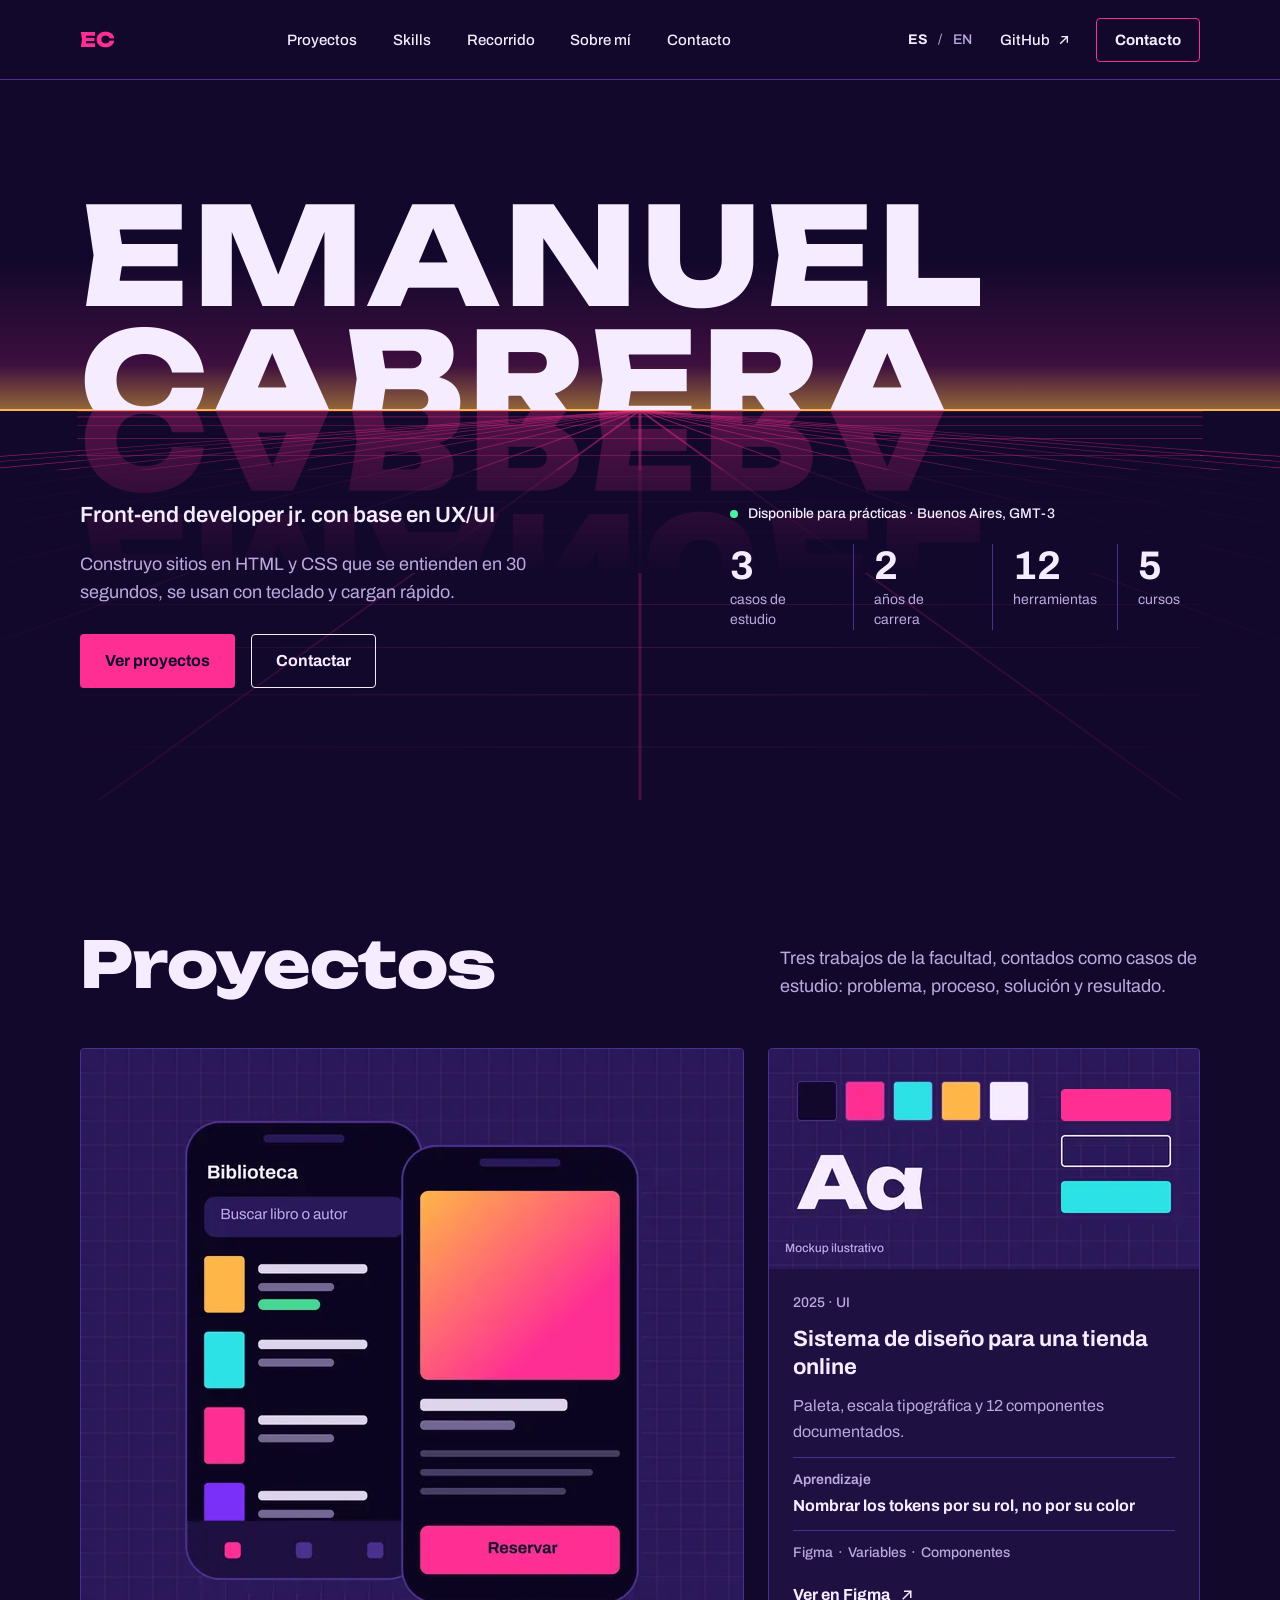
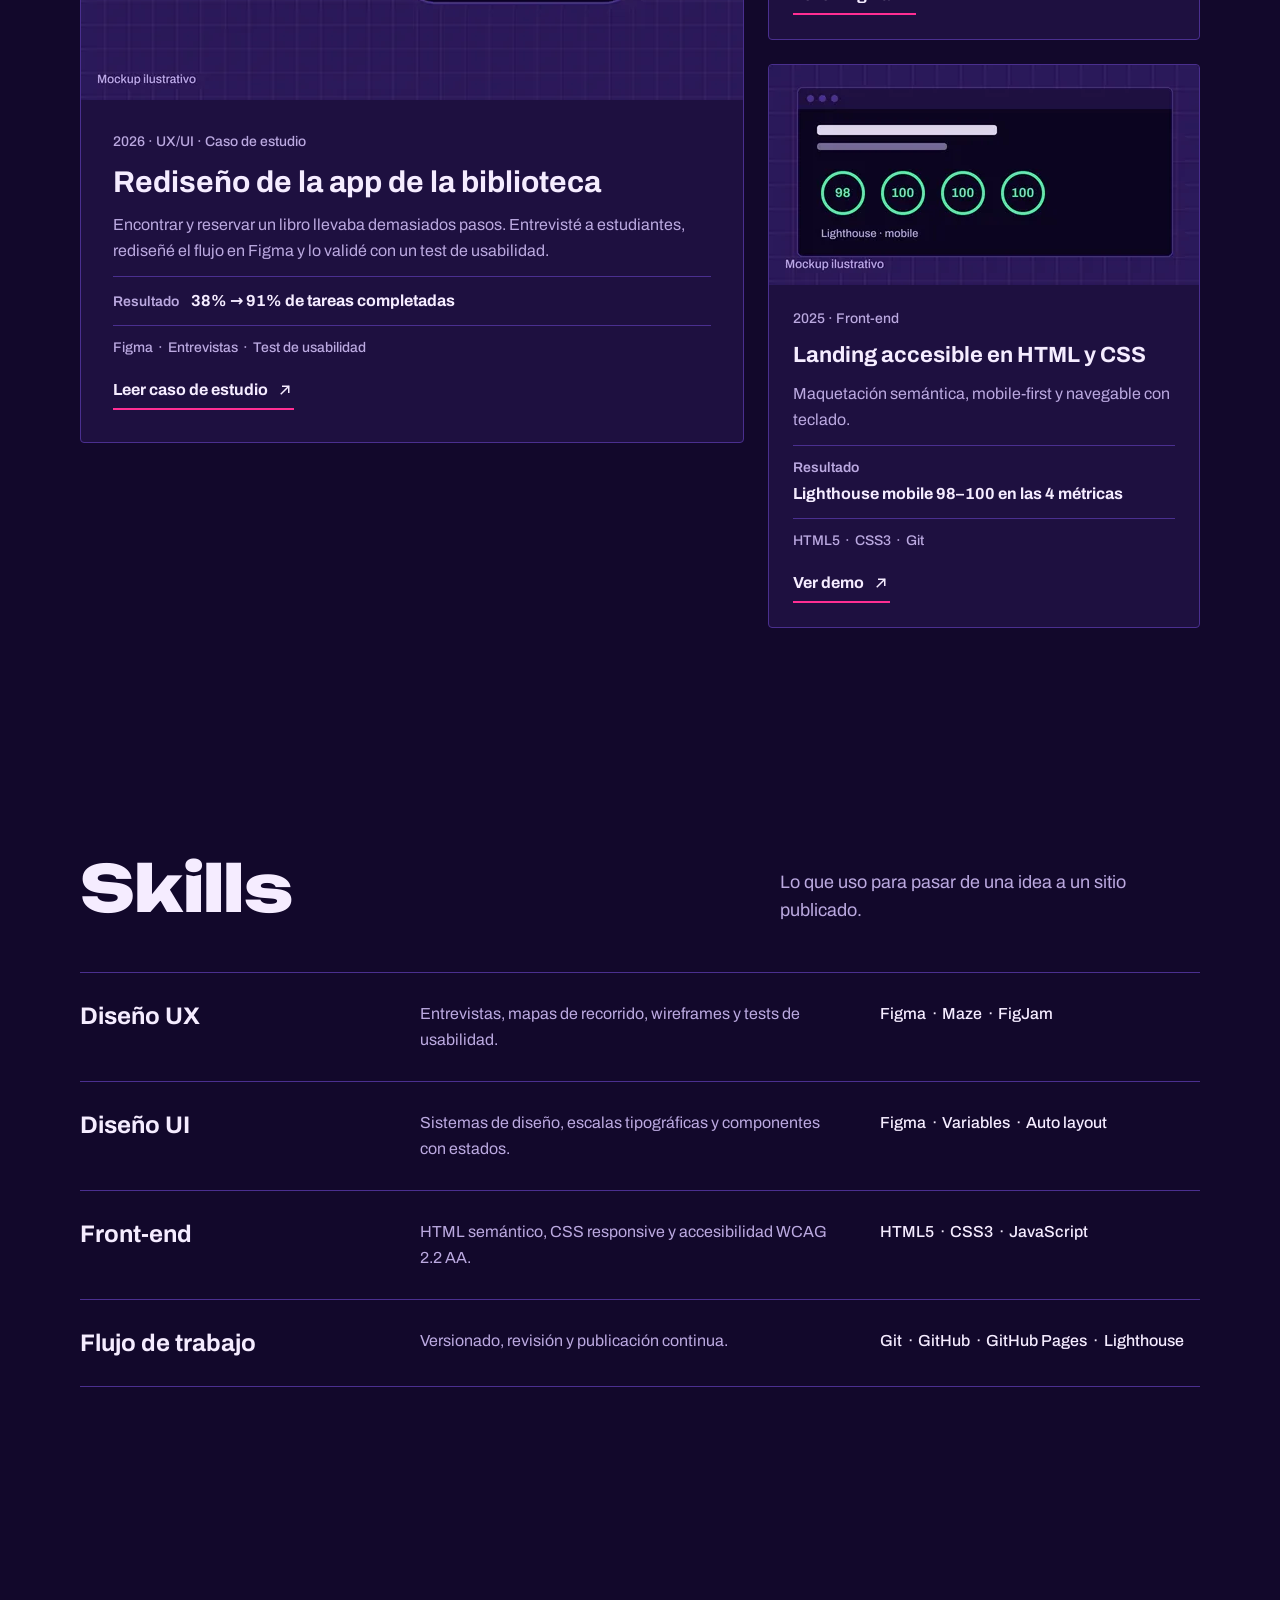
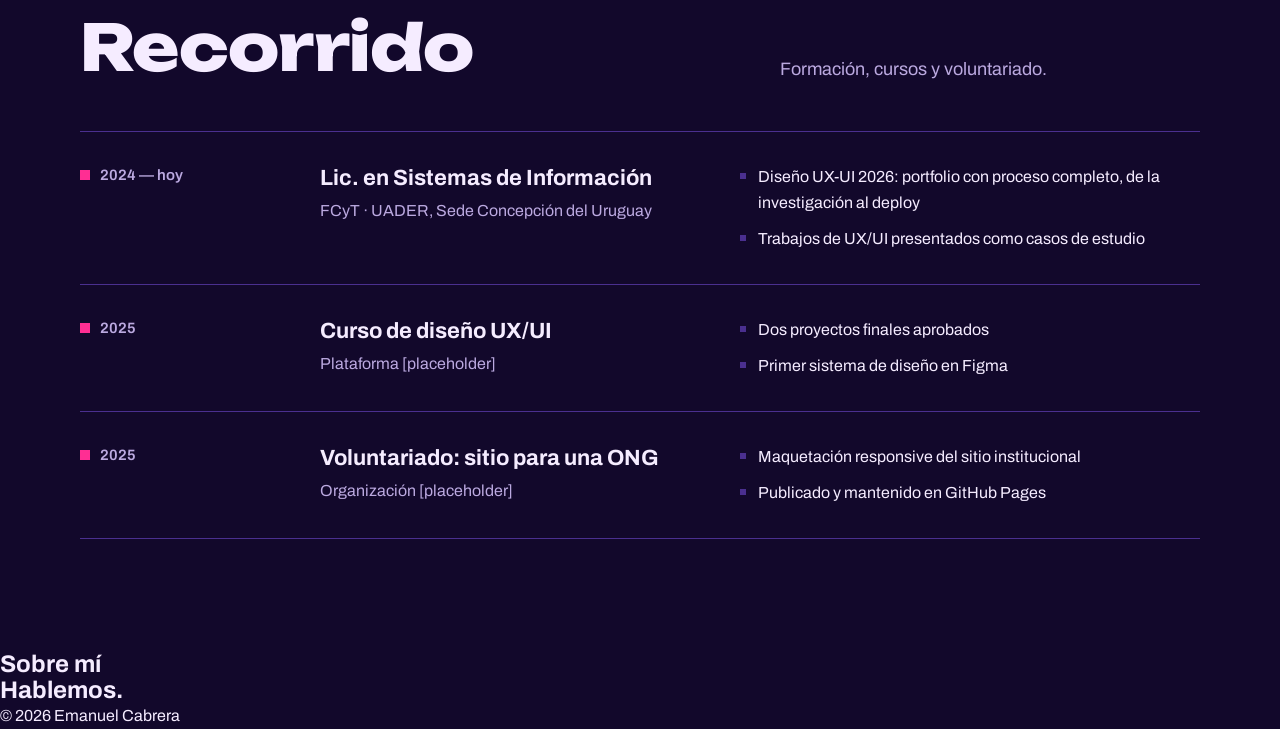
==== commit 3f529226: "skills por categoría y timeline de recorrido" ====
--- a/index.html
+++ b/index.html
@@ -262,12 +262,89 @@
       </div>
     </section>
 
-    <section id="skills" aria-labelledby="skills-title">
-      <h2 id="skills-title">Skills</h2>
-    </section>
-
-    <section id="experience" aria-labelledby="experience-title">
-      <h2 id="experience-title">Recorrido</h2>
+    <section class="section" id="skills" aria-labelledby="skills-title">
+      <div class="container">
+        <div class="section-head">
+          <h2 class="section-title" id="skills-title">Skills</h2>
+          <p class="section-intro" data-i18n="skills_intro">Lo que uso para pasar de una idea a un sitio publicado.</p>
+        </div>
+
+        <ul class="skill-list" role="list">
+          <li class="skill-row">
+            <h3 class="skill-row__title" data-i18n="s1_title">Diseño UX</h3>
+            <p class="skill-row__desc" data-i18n="s1_desc">Entrevistas, mapas de recorrido, wireframes y tests de usabilidad.</p>
+            <ul class="tags skill-row__tools" aria-label="Herramientas" data-i18n-aria="tools_label">
+              <li>Figma</li><li>Maze</li><li>FigJam</li>
+            </ul>
+          </li>
+          <li class="skill-row">
+            <h3 class="skill-row__title" data-i18n="s2_title">Diseño UI</h3>
+            <p class="skill-row__desc" data-i18n="s2_desc">Sistemas de diseño, escalas tipográficas y componentes con estados.</p>
+            <ul class="tags skill-row__tools" aria-label="Herramientas" data-i18n-aria="tools_label">
+              <li>Figma</li><li data-i18n="tag_variables">Variables</li><li>Auto layout</li>
+            </ul>
+          </li>
+          <li class="skill-row">
+            <h3 class="skill-row__title">Front-end</h3>
+            <p class="skill-row__desc" data-i18n="s3_desc">HTML semántico, CSS responsive y accesibilidad WCAG 2.2 AA.</p>
+            <ul class="tags skill-row__tools" aria-label="Herramientas" data-i18n-aria="tools_label">
+              <li>HTML5</li><li>CSS3</li><li>JavaScript</li>
+            </ul>
+          </li>
+          <li class="skill-row">
+            <h3 class="skill-row__title" data-i18n="s4_title">Flujo de trabajo</h3>
+            <p class="skill-row__desc" data-i18n="s4_desc">Versionado, revisión y publicación continua.</p>
+            <ul class="tags skill-row__tools" aria-label="Herramientas" data-i18n-aria="tools_label">
+              <li>Git</li><li>GitHub</li><li>GitHub Pages</li><li>Lighthouse</li>
+            </ul>
+          </li>
+        </ul>
+      </div>
+    </section>
+
+    <section class="section" id="experience" aria-labelledby="experience-title">
+      <div class="container">
+        <div class="section-head">
+          <h2 class="section-title" id="experience-title" data-i18n="nav_experience">Recorrido</h2>
+          <p class="section-intro" data-i18n="experience_intro">Formación, cursos y voluntariado.</p>
+        </div>
+
+        <ol class="timeline" role="list">
+          <li class="timeline__item">
+            <p class="timeline__period"><span><time datetime="2024">2024</time> — <span data-i18n="today">hoy</span></span></p>
+            <div class="timeline__role">
+              <h3 data-i18n="t1_role">Lic. en Sistemas de Información</h3>
+              <p>FCyT · UADER, Sede Concepción del Uruguay</p>
+            </div>
+            <ul class="timeline__wins" role="list">
+              <li data-i18n="t1_a">Diseño UX-UI 2026: portfolio con proceso completo, de la investigación al deploy</li>
+              <li data-i18n="t1_b">Trabajos de UX/UI presentados como casos de estudio</li>
+            </ul>
+          </li>
+          <li class="timeline__item">
+            <p class="timeline__period"><time datetime="2025">2025</time></p>
+            <div class="timeline__role">
+              <h3 data-i18n="t2_role">Curso de diseño UX/UI</h3>
+              <p data-i18n="t2_org">Plataforma [placeholder]</p>
+            </div>
+            <ul class="timeline__wins" role="list">
+              <li data-i18n="t2_a">Dos proyectos finales aprobados</li>
+              <li data-i18n="t2_b">Primer sistema de diseño en Figma</li>
+            </ul>
+          </li>
+          <li class="timeline__item">
+            <p class="timeline__period"><time datetime="2025">2025</time></p>
+            <div class="timeline__role">
+              <h3 data-i18n="t3_role">Voluntariado: sitio para una ONG</h3>
+              <p data-i18n="t3_org">Organización [placeholder]</p>
+            </div>
+            <ul class="timeline__wins" role="list">
+              <li data-i18n="t3_a">Maquetación responsive del sitio institucional</li>
+              <li data-i18n="t3_b">Publicado y mantenido en GitHub Pages</li>
+            </ul>
+          </li>
+        </ol>
+      </div>
     </section>
 
     <section id="about" aria-labelledby="about-title">
--- a/css/sections.css
+++ b/css/sections.css
@@ -482,3 +482,177 @@
     transform: none;
   }
 }
+
+/* --------------------------------------------------------------------------
+   Skills — filas con filetes en lugar de tarjetas iguales
+   Desktop: categoría (300) · descripción (420) · herramientas
+   -------------------------------------------------------------------------- */
+.skill-list {
+  margin: 0;
+  padding: 0;
+  list-style: none;
+  border-bottom: var(--hairline);
+}
+
+.skill-row {
+  display: grid;
+  gap: var(--space-8);
+  padding-block: var(--space-20);
+  border-top: var(--hairline);
+}
+
+.skill-row__title {
+  font-size: var(--fs-h3);
+  line-height: var(--lh-h3);
+  font-weight: 700;
+}
+
+.skill-row__desc {
+  color: var(--text-muted);
+}
+
+.skill-row__tools {
+  color: var(--text);
+  font-size: var(--fs-base);
+  line-height: var(--lh-base);
+}
+
+@media (min-width: 48em) {
+  .skill-row {
+    grid-template-columns: minmax(0, 14rem) minmax(0, 1fr);
+    column-gap: var(--space-40);
+    row-gap: var(--space-8);
+    padding-block: 1.75rem;
+  }
+
+  .skill-row__title {
+    grid-row: span 2;
+    font-size: 1.5rem;
+    line-height: 1.875rem;
+  }
+}
+
+@media (min-width: 64em) {
+  .skill-row {
+    grid-template-columns: minmax(0, 300fr) minmax(0, 420fr) minmax(0, 320fr);
+  }
+
+  .skill-row__title {
+    grid-row: auto;
+  }
+}
+
+/* --------------------------------------------------------------------------
+   Recorrido — timeline ordenada
+   Desktop: período (200) · rol e institución (380) · logros
+   -------------------------------------------------------------------------- */
+.timeline {
+  margin: 0;
+  padding: 0;
+  list-style: none;
+  border-bottom: var(--hairline);
+}
+
+.timeline__item {
+  display: grid;
+  gap: var(--space-8);
+  padding-block: var(--space-24);
+  border-top: var(--hairline);
+}
+
+.timeline__period {
+  display: flex;
+  align-items: center;
+  gap: 0.625rem;
+  color: var(--text-muted);
+  font-size: var(--fs-meta);
+  line-height: var(--lh-meta);
+  font-weight: 600;
+}
+
+/* Marcador cuadrado magenta del hito */
+.timeline__period::before {
+  content: "";
+  flex: none;
+  width: 0.5rem;
+  height: 0.5rem;
+  background: var(--magenta);
+}
+
+.timeline__role h3 {
+  font-size: var(--fs-h3);
+  line-height: var(--lh-h3);
+  font-weight: 700;
+}
+
+.timeline__role p {
+  margin-top: var(--space-4);
+  color: var(--text-muted);
+}
+
+.timeline__wins {
+  display: grid;
+  gap: var(--space-8);
+  margin: 0;
+  padding: var(--space-4) 0 0;
+  list-style: none;
+}
+
+.timeline__wins li {
+  position: relative;
+  padding-left: var(--space-16);
+}
+
+.timeline__wins li::before {
+  content: "";
+  position: absolute;
+  left: 0;
+  top: 0.55em;
+  width: 6px;
+  height: 6px;
+  background: var(--line);
+}
+
+@media (min-width: 48em) {
+  .timeline__item {
+    grid-template-columns: minmax(0, 10rem) minmax(0, 1fr);
+    column-gap: var(--space-40);
+    row-gap: var(--space-12);
+    padding-block: var(--space-32);
+  }
+
+  .timeline__period {
+    grid-row: span 2;
+    align-self: start;
+    font-size: var(--fs-label);
+    line-height: var(--lh-label);
+  }
+
+  .timeline__period::before {
+    width: 0.625rem;
+    height: 0.625rem;
+  }
+
+  .timeline__role p {
+    margin-top: 0.375rem;
+  }
+
+  .timeline__wins {
+    padding-top: 0;
+    gap: 0.625rem;
+  }
+
+  .timeline__wins li {
+    padding-left: 1.125rem;
+  }
+}
+
+@media (min-width: 64em) {
+  .timeline__item {
+    grid-template-columns: minmax(0, 200fr) minmax(0, 380fr) minmax(0, 460fr);
+  }
+
+  .timeline__period {
+    grid-row: auto;
+  }
+}
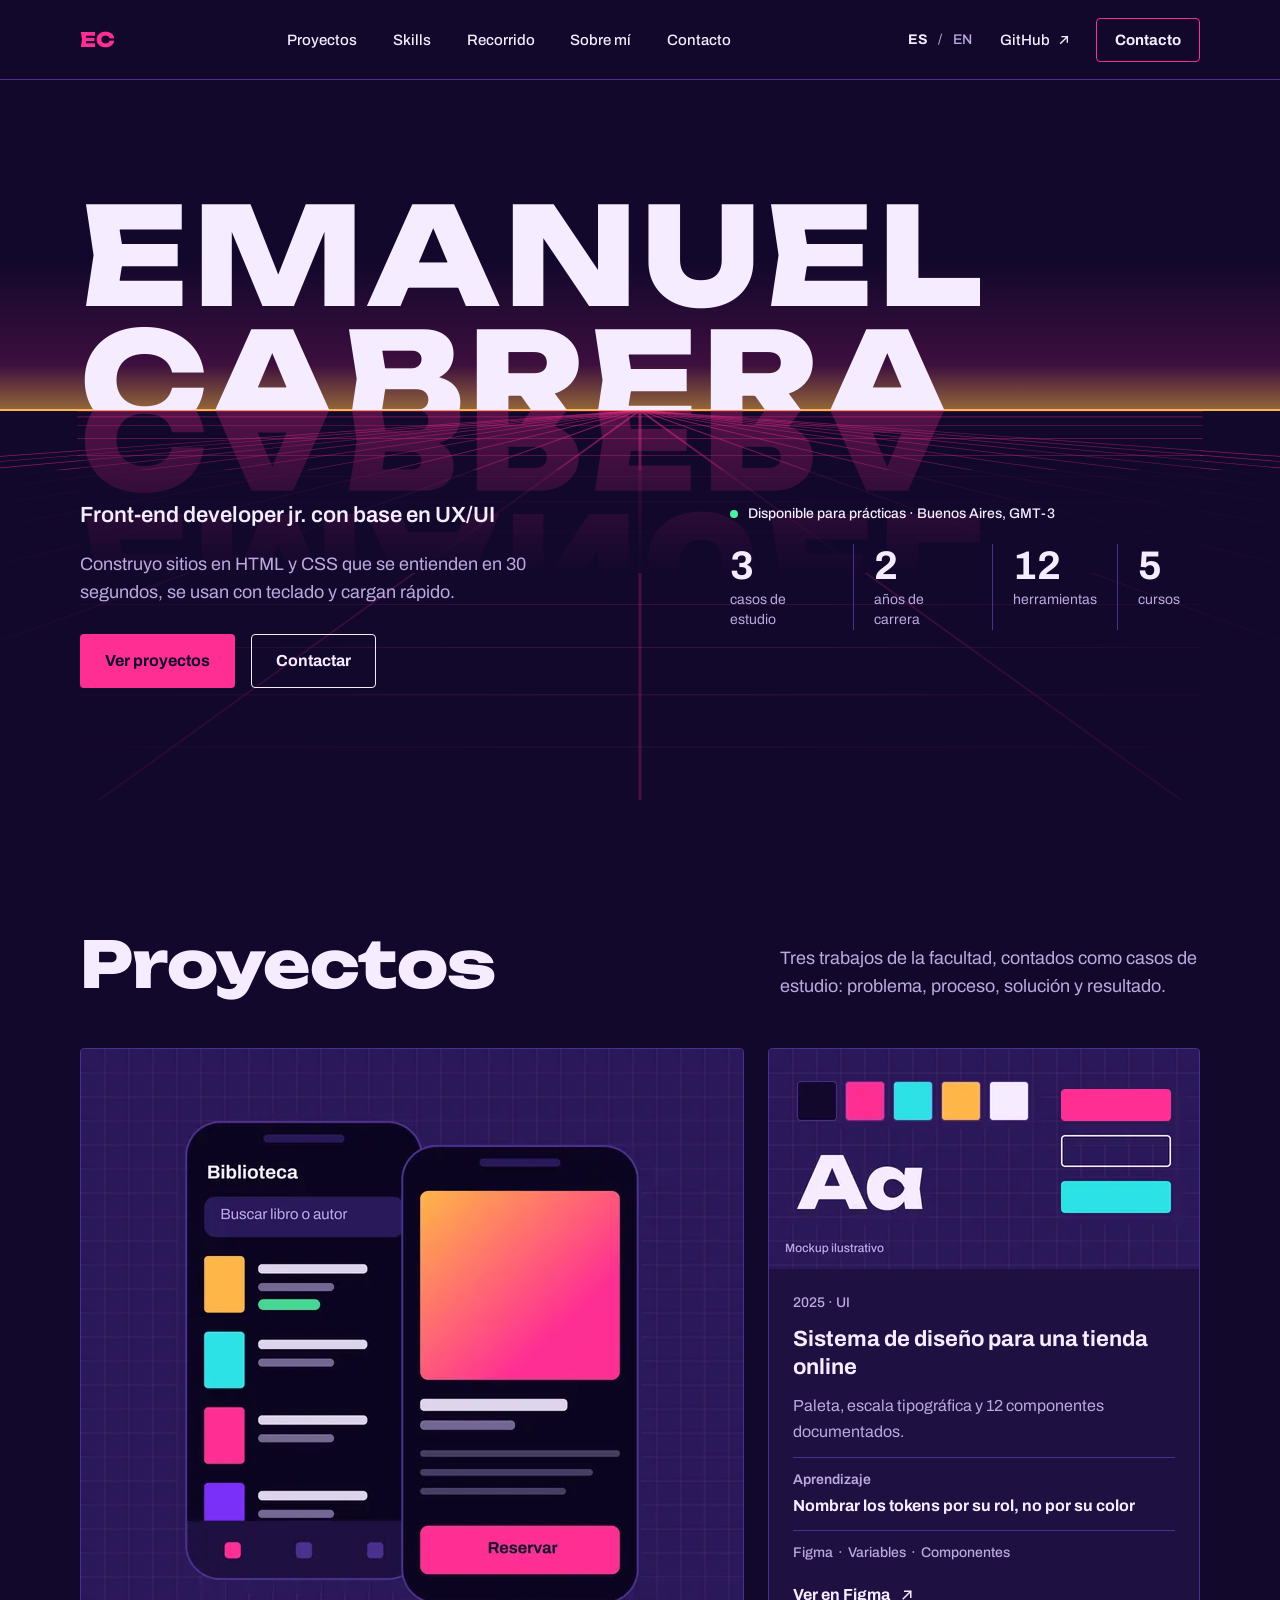
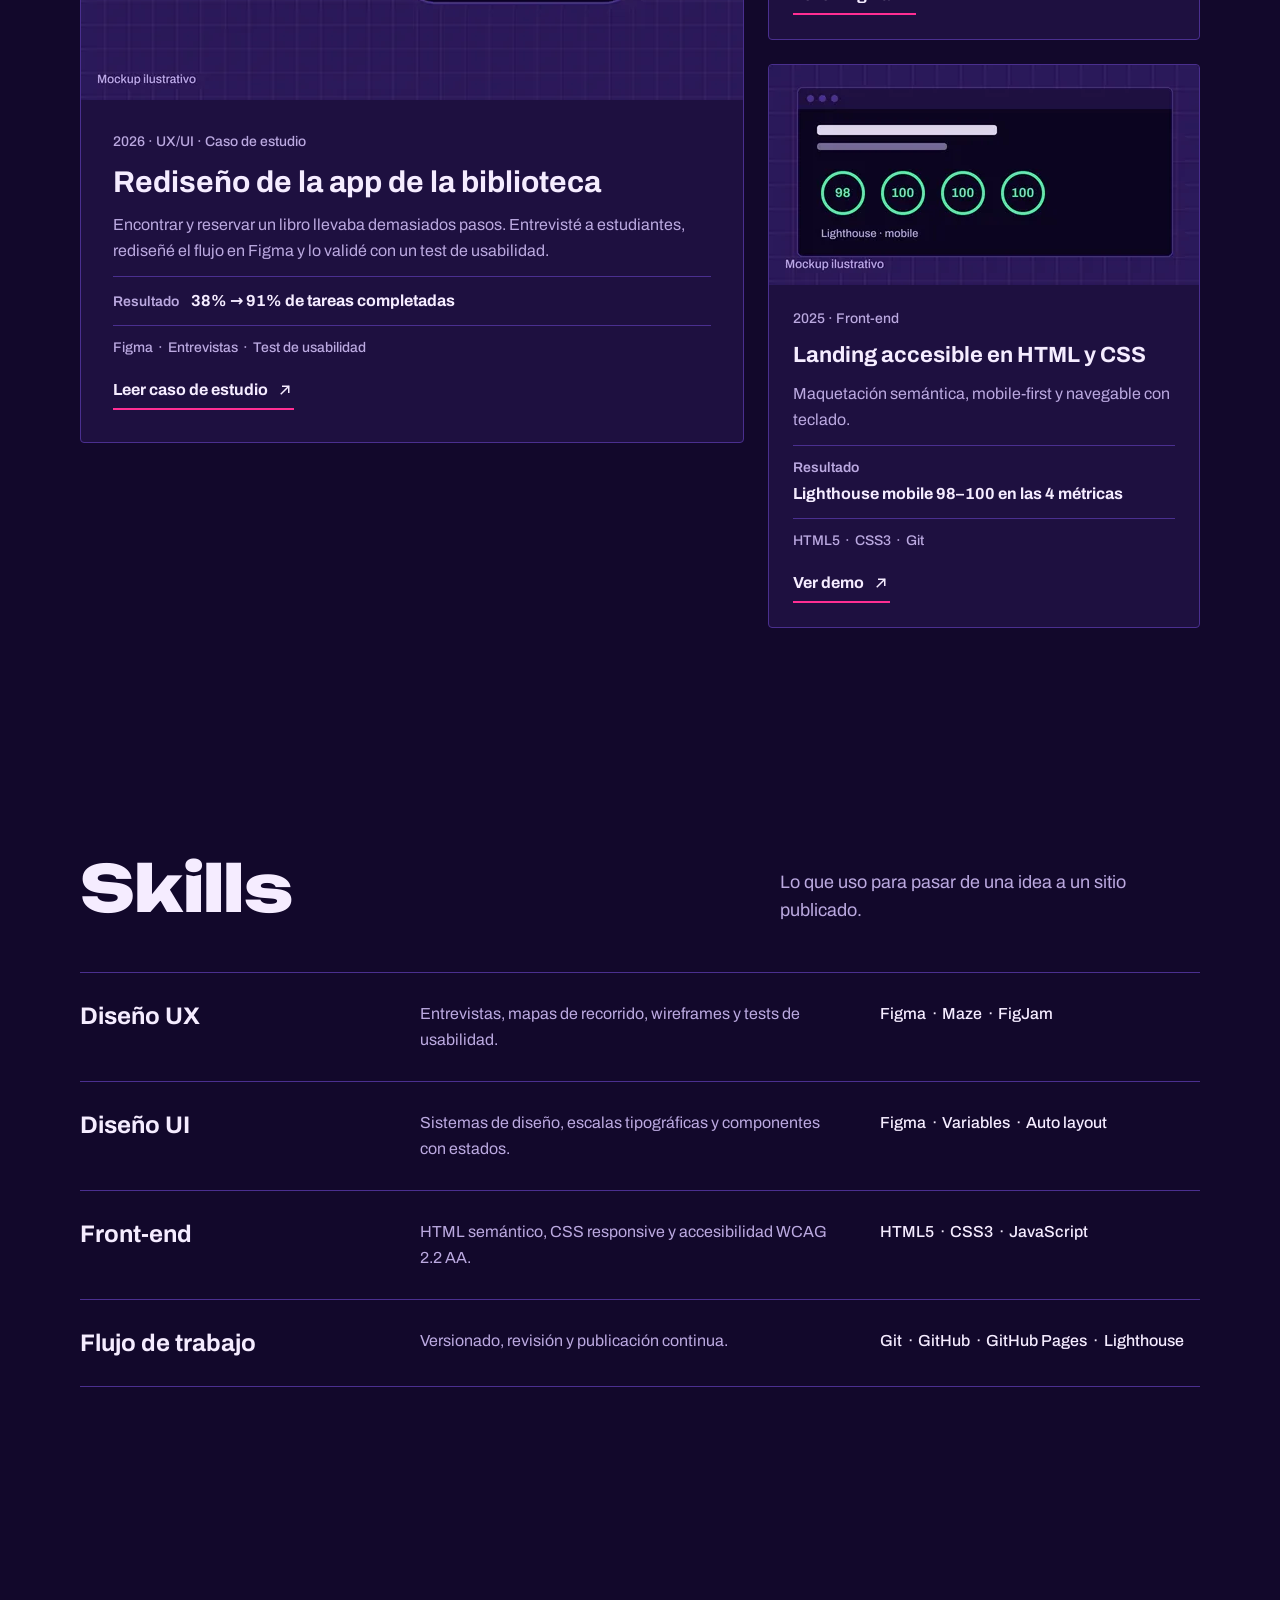
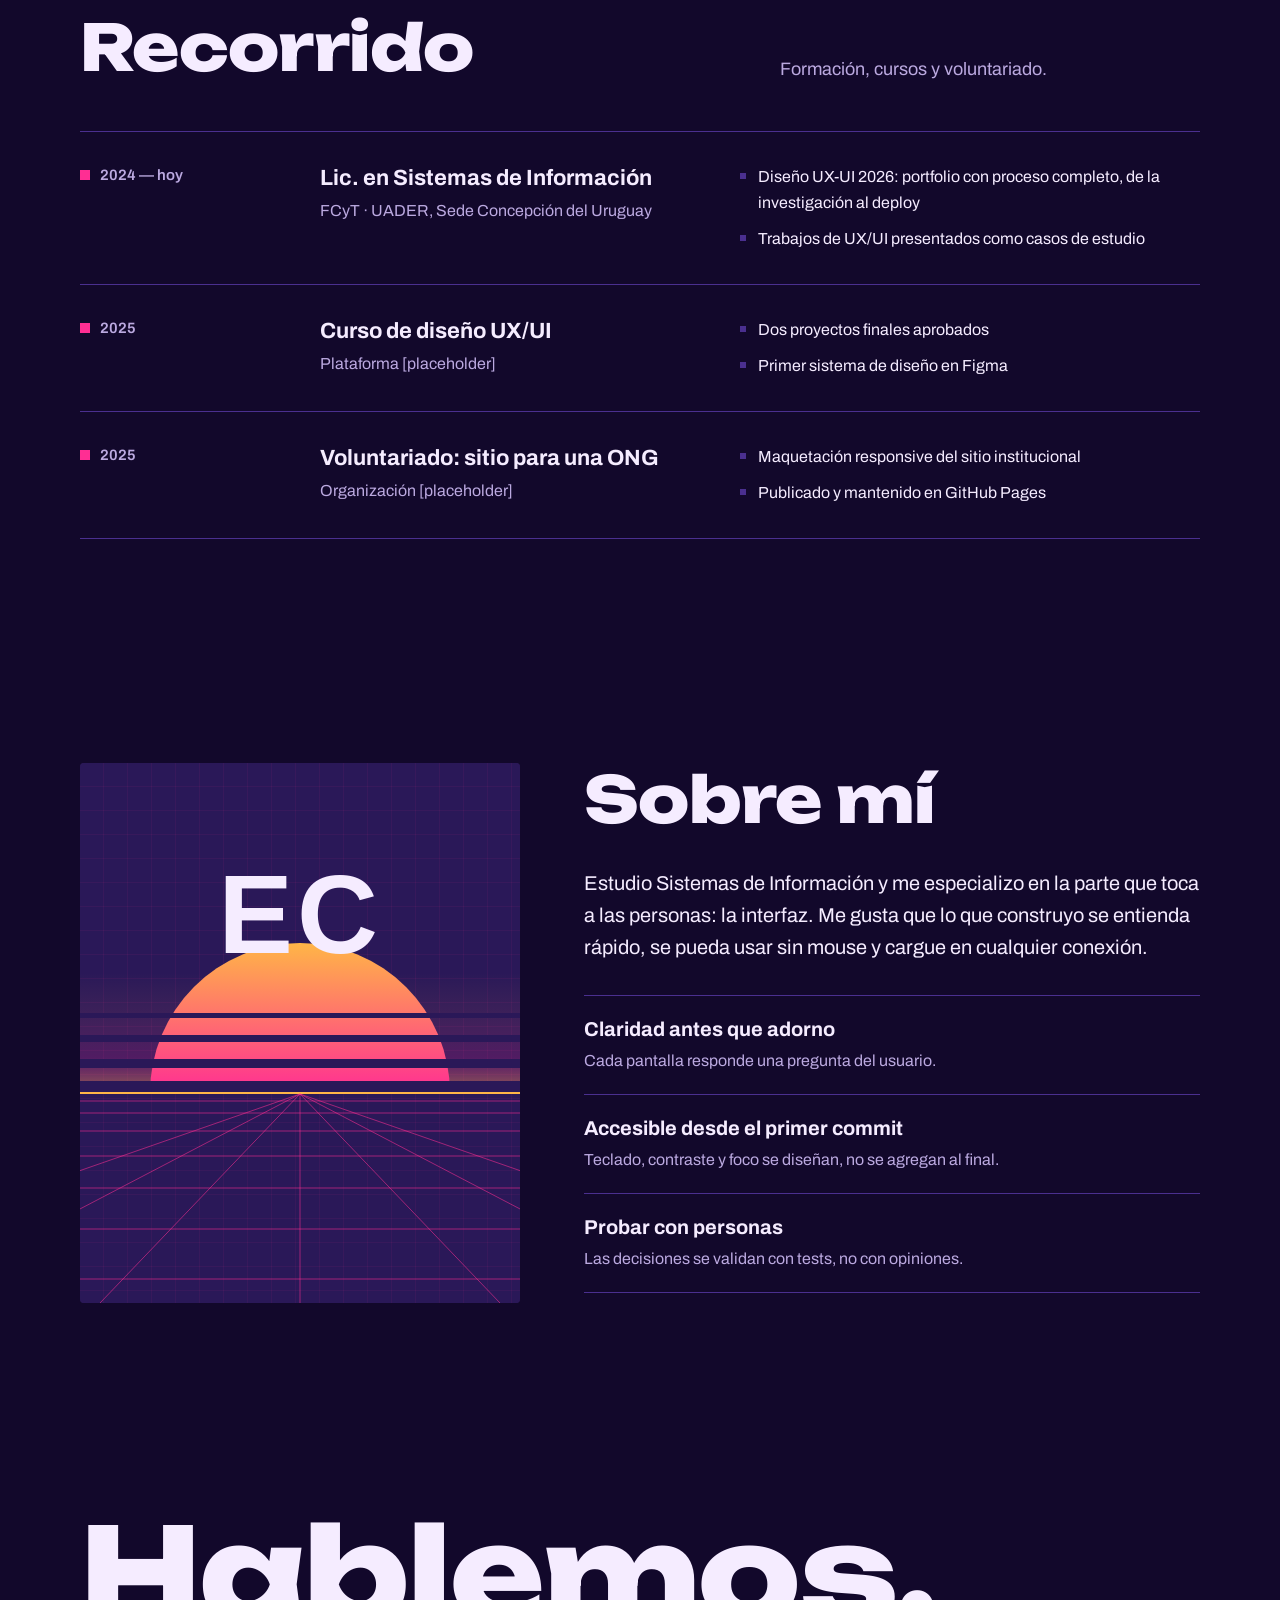
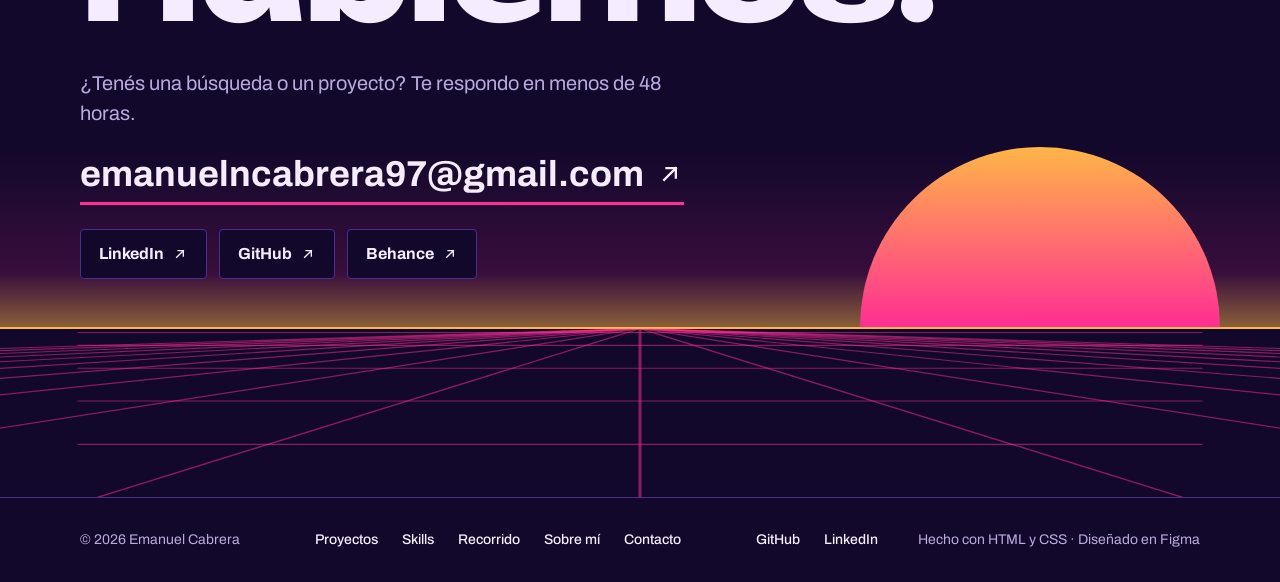
==== commit 50dccf12: "sobre mí, contacto con horizonte y footer" ====
--- a/index.html
+++ b/index.html
@@ -347,17 +347,103 @@
       </div>
     </section>
 
-    <section id="about" aria-labelledby="about-title">
-      <h2 id="about-title">Sobre mí</h2>
-    </section>
-
-    <section id="contact" aria-labelledby="contact-title">
-      <h2 id="contact-title">Hablemos.</h2>
+    <section class="section about" id="about" aria-labelledby="about-title">
+      <div class="container about__grid">
+        <figure class="about__portrait">
+          <!-- [placeholder] reemplazar por una foto real en WebP (440×540) con alt "Retrato de Emanuel Cabrera" -->
+          <img src="assets/img/retrato-ilustracion.svg" width="440" height="540" loading="lazy" decoding="async"
+            alt="Ilustración con las iniciales EC sobre un sol synthwave que se pone en un horizonte de grilla magenta."
+            data-i18n-alt="about_alt">
+        </figure>
+
+        <div class="about__text">
+          <h2 class="section-title" id="about-title" data-i18n="nav_about">Sobre mí</h2>
+          <p class="about__bio" data-i18n="about_bio">Estudio Sistemas de Información y me especializo en la parte que toca a las personas: la interfaz. Me gusta que lo que construyo se entienda rápido, se pueda usar sin mouse y cargue en cualquier conexión.</p>
+
+          <ul class="rule-list principles" role="list" aria-label="Principios de trabajo" data-i18n-aria="principles_title">
+            <li>
+              <h3 data-i18n="pr1_title">Claridad antes que adorno</h3>
+              <p data-i18n="pr1_desc">Cada pantalla responde una pregunta del usuario.</p>
+            </li>
+            <li>
+              <h3 data-i18n="pr2_title">Accesible desde el primer commit</h3>
+              <p data-i18n="pr2_desc">Teclado, contraste y foco se diseñan, no se agregan al final.</p>
+            </li>
+            <li>
+              <h3 data-i18n="pr3_title">Probar con personas</h3>
+              <p data-i18n="pr3_desc">Las decisiones se validan con tests, no con opiniones.</p>
+            </li>
+          </ul>
+        </div>
+      </div>
+    </section>
+
+    <section class="contact" id="contact" aria-labelledby="contact-title">
+      <div class="container contact__content">
+        <h2 class="contact__title" id="contact-title" data-i18n="contact_title">Hablemos.</h2>
+        <p class="contact__lead" data-i18n="contact_lead">¿Tenés una búsqueda o un proyecto? Te respondo en menos de 48 horas.</p>
+        <a class="contact__email" href="mailto:emanuelncabrera97@gmail.com">
+          <span>emanuelncabrera97<wbr>@gmail.com</span>
+          <span class="icon icon--arrow-28" aria-hidden="true"></span>
+        </a>
+        <ul class="contact__social" role="list">
+          <li>
+            <!-- [placeholder] reemplazar por la URL del perfil de LinkedIn -->
+            <a class="link-social" href="https://www.linkedin.com/" target="_blank" rel="noopener noreferrer">
+              LinkedIn <span class="icon icon--arrow" aria-hidden="true"></span>
+              <span class="visually-hidden" data-i18n="new_tab">(se abre en una pestaña nueva)</span>
+            </a>
+          </li>
+          <li>
+            <a class="link-social" href="https://github.com/emacabrera97" target="_blank" rel="noopener noreferrer">
+              GitHub <span class="icon icon--arrow" aria-hidden="true"></span>
+              <span class="visually-hidden" data-i18n="new_tab">(se abre en una pestaña nueva)</span>
+            </a>
+          </li>
+          <li>
+            <!-- [placeholder] reemplazar por la URL del perfil de Behance -->
+            <a class="link-social" href="https://www.behance.net/" target="_blank" rel="noopener noreferrer">
+              Behance <span class="icon icon--arrow" aria-hidden="true"></span>
+              <span class="visually-hidden" data-i18n="new_tab">(se abre en una pestaña nueva)</span>
+            </a>
+          </li>
+        </ul>
+      </div>
+
+      <!-- Cierre con horizonte: luz, sol y grilla (decorativo) -->
+      <div class="contact__horizon" aria-hidden="true">
+        <img class="contact__sun" src="assets/img/sun.svg" alt="" width="400" height="200" loading="lazy" decoding="async">
+        <div class="contact__floor">
+          <picture>
+            <source media="(min-width: 48em)" srcset="assets/img/grid-floor-contact.svg" width="10920" height="171">
+            <img src="assets/img/grid-floor-menu.svg" alt="" width="3640" height="151" loading="lazy" decoding="async">
+          </picture>
+        </div>
+      </div>
     </section>
   </main>
 
   <footer class="site-footer">
-    <p>© 2026 Emanuel Cabrera</p>
+    <div class="container site-footer__inner">
+      <p class="site-footer__copy">© <span data-year>2026</span> Emanuel Cabrera</p>
+
+      <nav class="site-footer__nav" aria-label="Pie de página" data-i18n-aria="footer_nav_label">
+        <ul role="list">
+          <li><a href="#projects" data-i18n="nav_projects">Proyectos</a></li>
+          <li><a href="#skills" data-i18n="nav_skills">Skills</a></li>
+          <li><a href="#experience" data-i18n="nav_experience">Recorrido</a></li>
+          <li><a href="#about" data-i18n="nav_about">Sobre mí</a></li>
+          <li><a href="#contact" data-i18n="nav_contact">Contacto</a></li>
+        </ul>
+      </nav>
+
+      <ul class="site-footer__social" role="list" aria-label="Redes" data-i18n-aria="social_label">
+        <li><a href="https://github.com/emacabrera97" target="_blank" rel="noopener noreferrer">GitHub<span class="visually-hidden" data-i18n="new_tab">(se abre en una pestaña nueva)</span></a></li>
+        <li><a href="https://www.linkedin.com/" target="_blank" rel="noopener noreferrer">LinkedIn<span class="visually-hidden" data-i18n="new_tab">(se abre en una pestaña nueva)</span></a></li>
+      </ul>
+
+      <p class="site-footer__credit" data-i18n="footer_credit">Hecho con HTML y CSS · Diseñado en Figma</p>
+    </div>
   </footer>
 </body>
 </html>
--- a/css/tokens.css
+++ b/css/tokens.css
@@ -74,8 +74,8 @@
   --lh-meta: 1.125rem;
   --fs-metric: 2rem;         /* 32/36 */
   --lh-metric: 2.25rem;
-  --fs-email: 1.5rem;        /* 24/30 */
-  --lh-email: 1.875rem;
+  --fs-email: 1.125rem;      /* 18/26 (24/30 en Figma; ajustado al largo del email real) */
+  --lh-email: 1.625rem;
 
   /* --- Espaciado: múltiplos de 4 y 8 --- */
   --space-4: 0.25rem;
--- a/css/sections.css
+++ b/css/sections.css
@@ -656,3 +656,278 @@
     grid-row: auto;
   }
 }
+
+/* --------------------------------------------------------------------------
+   Sobre mí — retrato (440×540) + texto y 3 principios
+   -------------------------------------------------------------------------- */
+.about__grid {
+  display: grid;
+  gap: var(--space-32);
+}
+
+.about__portrait {
+  order: 1;
+  overflow: hidden;
+  border-radius: var(--radius);
+  background: var(--bg-raised);
+}
+
+.about__portrait img {
+  width: 100%;
+  aspect-ratio: 440 / 540;
+  object-fit: cover;
+}
+
+.about__text {
+  display: contents;
+}
+
+.about__text .section-title {
+  order: 0;
+}
+
+.about__bio {
+  order: 2;
+  font-size: var(--fs-large);
+  line-height: var(--lh-large);
+}
+
+.principles {
+  order: 3;
+}
+
+@media (min-width: 48em) {
+  .about__grid {
+    grid-template-columns: minmax(0, 5fr) minmax(0, 7fr);
+    gap: var(--space-48);
+    align-items: start;
+  }
+
+  .about__portrait {
+    order: 0;
+  }
+
+  .about__text {
+    display: flex;
+    flex-direction: column;
+    gap: var(--space-32);
+  }
+}
+
+@media (min-width: 64em) {
+  .about__grid {
+    grid-template-columns: minmax(0, 440fr) minmax(0, 616fr);
+    gap: var(--space-64);
+  }
+}
+
+/* --------------------------------------------------------------------------
+   Contacto — cierre con horizonte (sol + grilla), el mismo motivo del hero
+   -------------------------------------------------------------------------- */
+.contact {
+  --glow-h: 8.75rem;    /* 140 mobile */
+  --floor-h: 9.375rem;  /* 150 mobile */
+  position: relative;
+  isolation: isolate;
+  overflow: hidden;
+  padding-top: var(--space-64);
+  padding-bottom: calc(var(--glow-h) + var(--floor-h) + var(--space-32));
+}
+
+.contact__content {
+  position: relative;
+  z-index: 1;
+  display: flex;
+  flex-direction: column;
+  align-items: flex-start;
+  gap: var(--space-20);
+}
+
+.contact__title {
+  font-family: var(--font-display);
+  font-weight: 800;
+  font-size: var(--fs-display-close);
+  line-height: 1.1;
+  letter-spacing: -0.01em;
+}
+
+.contact__lead {
+  max-width: 40rem;
+  color: var(--text-muted);
+  font-size: var(--fs-large);
+  line-height: 1.5;
+}
+
+.contact__email {
+  display: inline-flex;
+  align-items: center;
+  gap: var(--space-12);
+  max-width: 100%;
+  padding-bottom: 0.375rem;
+  border-bottom: 3px solid var(--magenta);
+  font-size: var(--fs-email);
+  line-height: var(--lh-email);
+  font-weight: 700;
+  overflow-wrap: break-word;
+  transition: color var(--dur-fast) var(--ease-out), border-color var(--dur-fast) var(--ease-out);
+}
+
+.contact__email .icon {
+  width: 1.375rem;
+  height: 1.375rem;
+}
+
+.contact__email:hover {
+  color: var(--cyan);
+  border-color: var(--cyan);
+}
+
+.contact__email:active {
+  color: var(--amber);
+  border-color: var(--amber);
+}
+
+.contact__social {
+  display: flex;
+  flex-wrap: wrap;
+  gap: var(--space-12);
+  margin: 0;
+  padding: var(--space-8) 0 0;
+  list-style: none;
+}
+
+.contact__horizon {
+  position: absolute;
+  z-index: -1;
+  left: 0;
+  right: 0;
+  bottom: 0;
+  height: calc(var(--glow-h) + var(--floor-h));
+  background: linear-gradient(
+    to bottom,
+    rgb(255 181 71 / 0) 0,
+    rgb(255 46 147 / 0.16) calc(var(--glow-h) * 0.7),
+    rgb(255 181 71 / 0.5) var(--glow-h),
+    transparent var(--glow-h)
+  );
+}
+
+.contact__sun {
+  position: absolute;
+  right: var(--page-margin);
+  bottom: var(--floor-h);
+  width: 15rem;
+  height: auto;
+}
+
+.contact__floor {
+  position: absolute;
+  left: 0;
+  right: 0;
+  bottom: 0;
+  height: var(--floor-h);
+  overflow: hidden;
+  border-top: 2px solid var(--amber);
+}
+
+.contact__floor img {
+  position: absolute;
+  top: -1px;
+  left: 50%;
+  width: 3640px;
+  height: 151px;
+  max-width: none;
+  transform: translateX(-50%);
+}
+
+@media (min-width: 48em) {
+  .contact {
+    --glow-h: 11.25rem;   /* 180 */
+    --floor-h: 10.625rem; /* 170 */
+    padding-top: 5.5rem; /* 88 */
+    padding-bottom: calc(var(--floor-h) + var(--space-48));
+  }
+
+  .contact__content {
+    gap: var(--space-24);
+  }
+
+  .contact__email .icon {
+    width: 1.75rem;
+    height: 1.75rem;
+  }
+
+  .contact__sun {
+    right: 2.5rem;
+    width: 25rem;
+  }
+
+  .contact__floor img {
+    width: 10920px;
+    height: 171px;
+  }
+}
+
+/* --------------------------------------------------------------------------
+   Footer
+   -------------------------------------------------------------------------- */
+.site-footer {
+  border-top: var(--hairline);
+  font-size: 0.875rem;
+  line-height: 1.25rem;
+}
+
+.site-footer__inner {
+  display: flex;
+  flex-direction: column;
+  gap: var(--space-16);
+  padding-block: var(--space-32);
+}
+
+.site-footer ul {
+  display: flex;
+  flex-wrap: wrap;
+  gap: var(--space-8) var(--space-24);
+  margin: 0;
+  padding: 0;
+  list-style: none;
+}
+
+.site-footer a {
+  display: inline-block;
+  padding-block: var(--space-4);
+  font-weight: 500;
+  transition: color var(--dur-fast) var(--ease-out);
+}
+
+.site-footer a:hover {
+  color: var(--cyan);
+}
+
+.site-footer a:active {
+  color: var(--amber);
+}
+
+.site-footer__copy,
+.site-footer__credit {
+  color: var(--text-muted);
+}
+
+.site-footer__nav {
+  order: -1;
+}
+
+@media (min-width: 64em) {
+  .site-footer__inner {
+    display: grid;
+    grid-template-columns: auto 1fr auto auto;
+    align-items: center;
+    column-gap: var(--space-40);
+    padding-block: 1.75rem;
+  }
+
+  .site-footer__nav {
+    order: 0;
+    justify-self: center;
+  }
+}
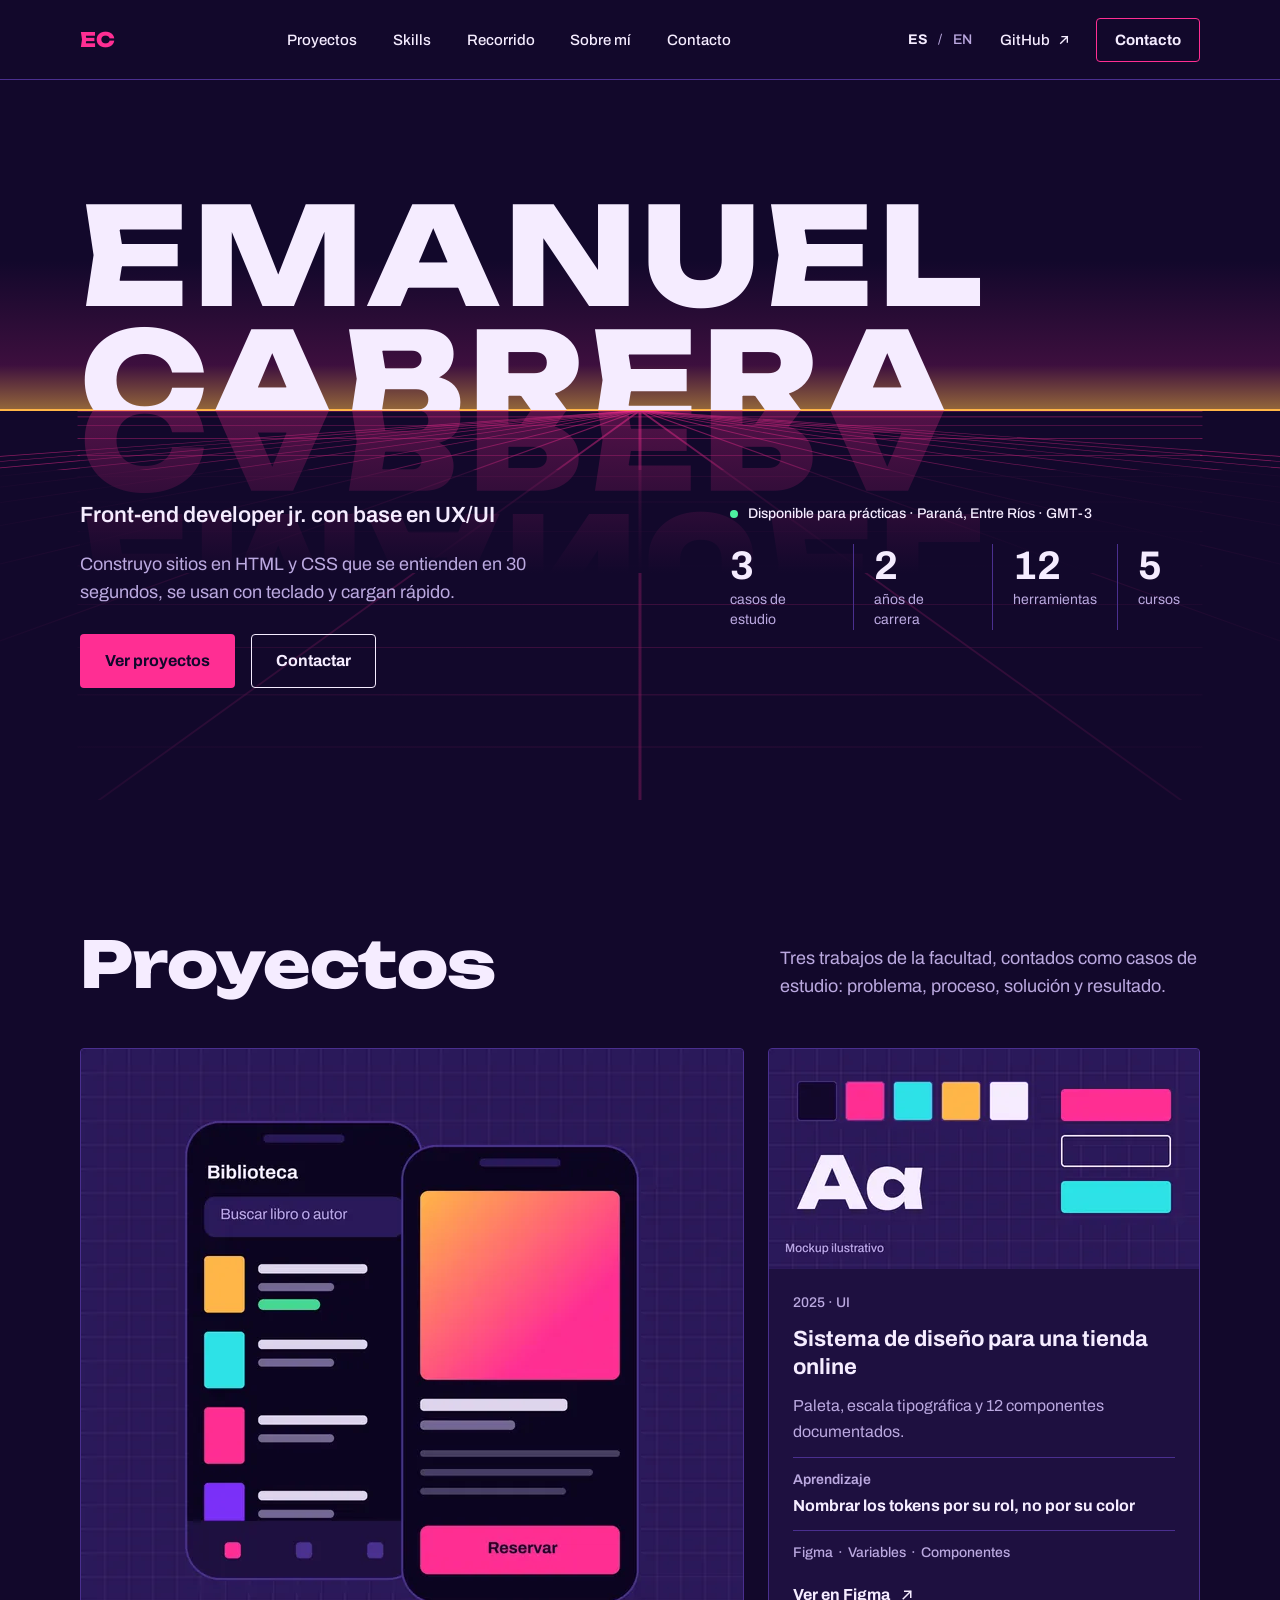
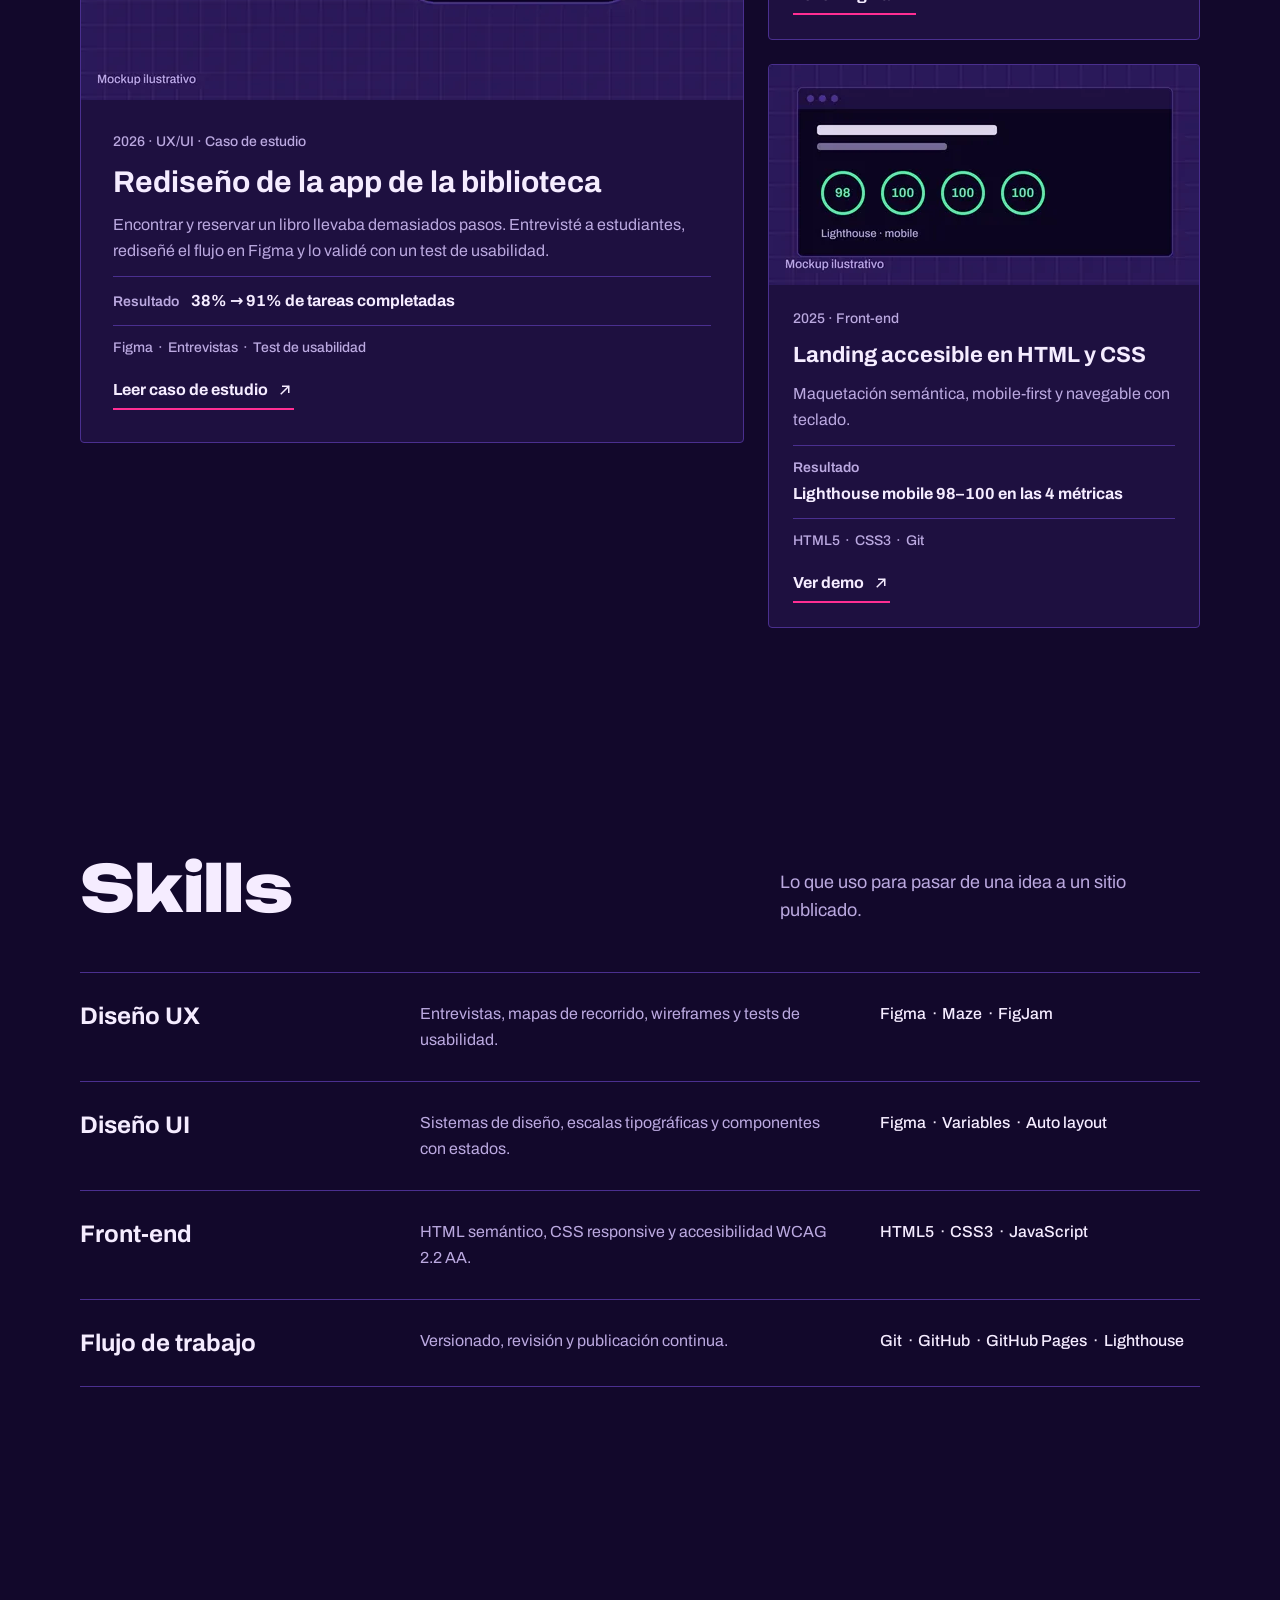
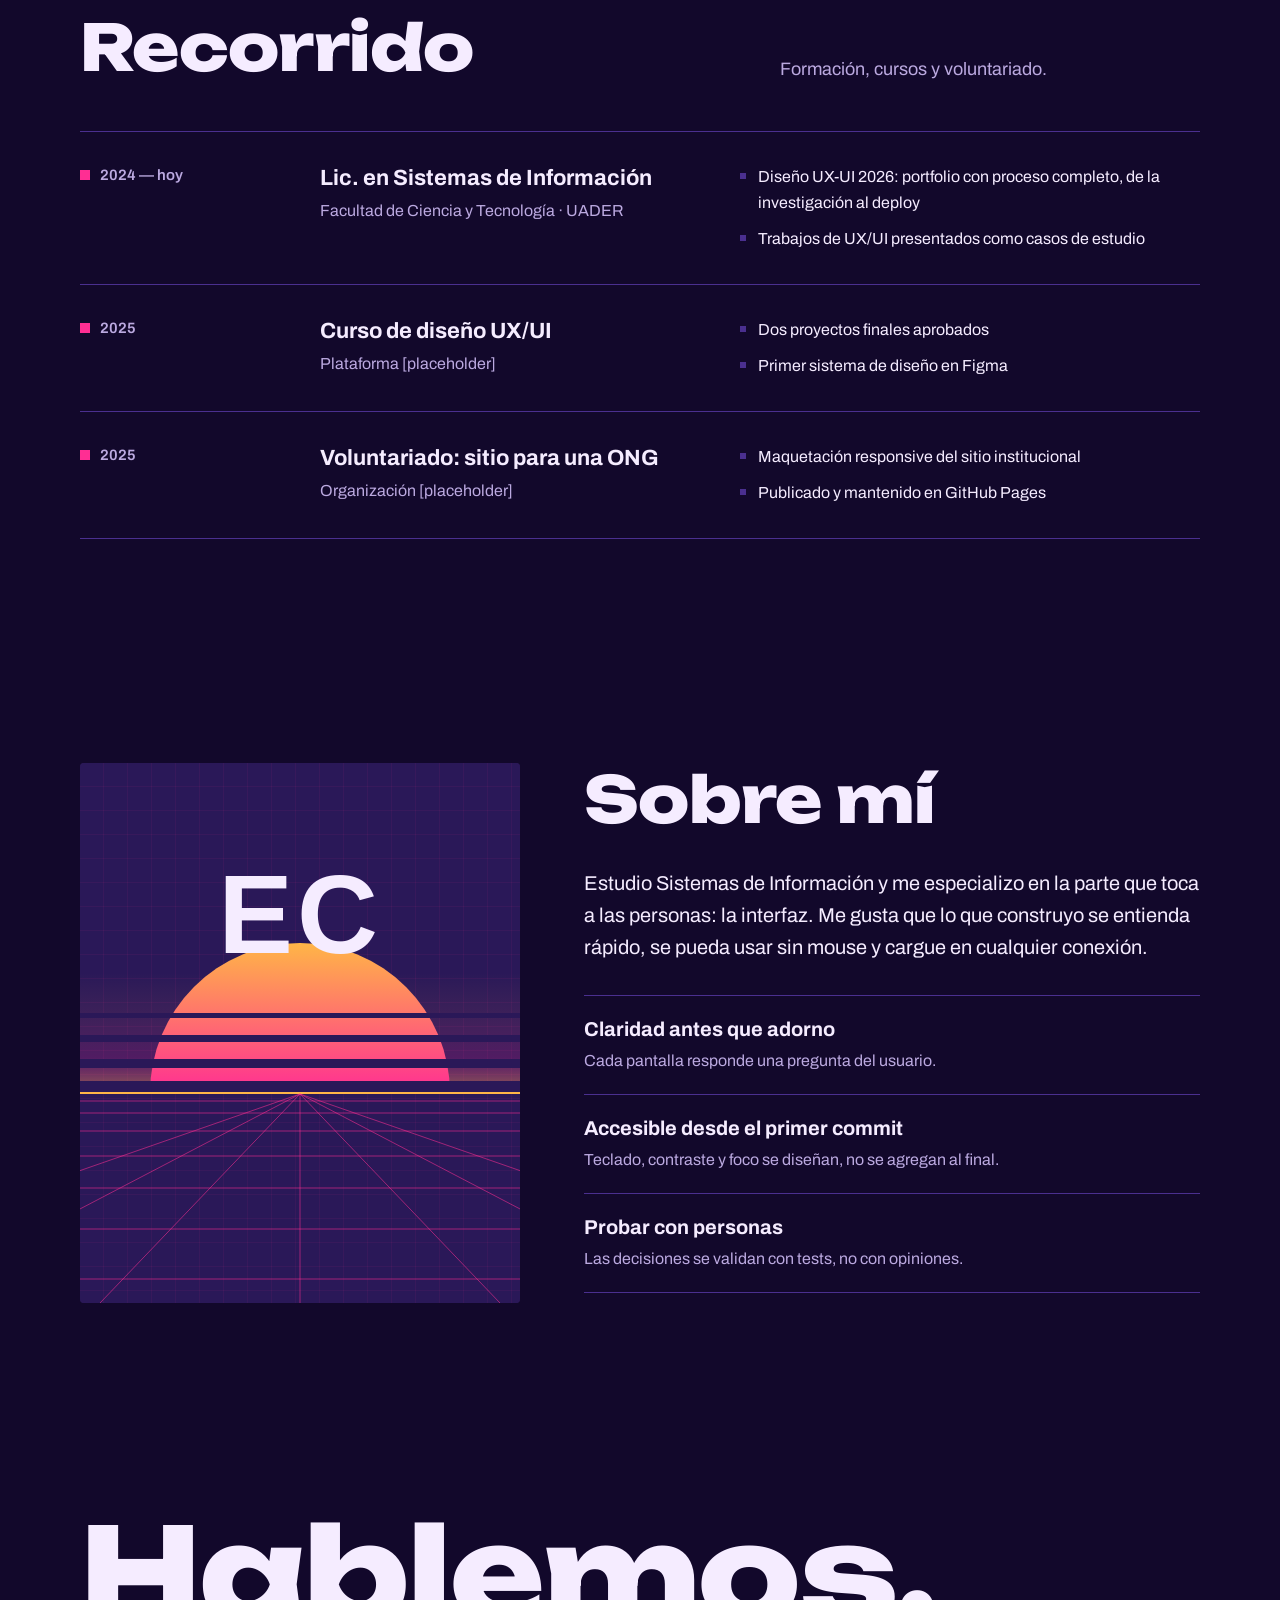
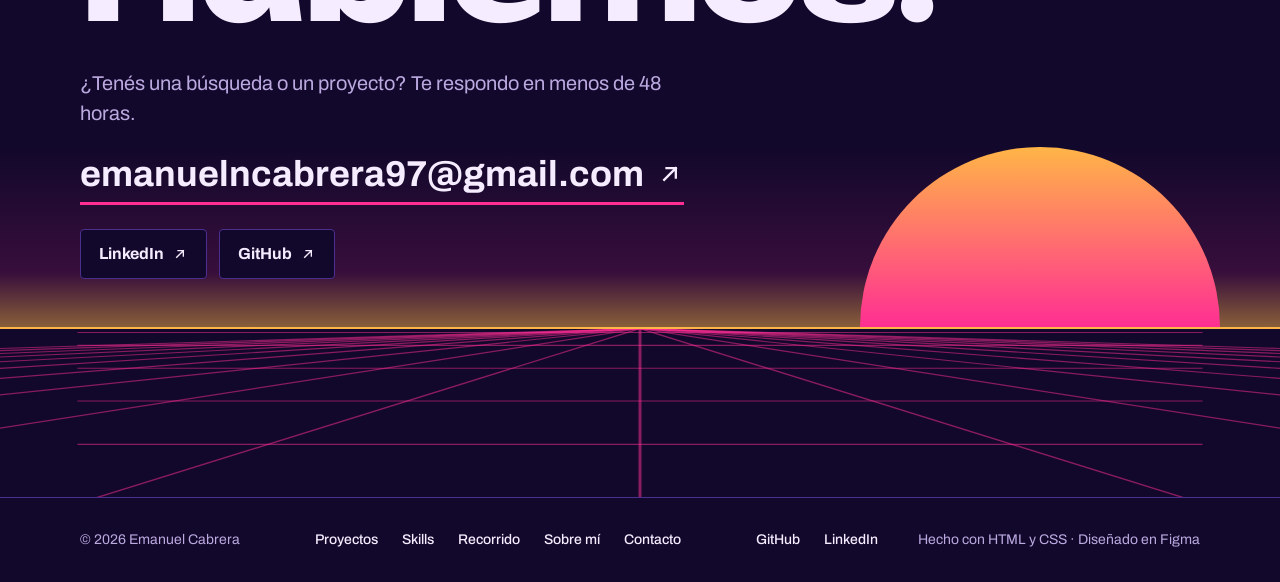
==== commit 45c536b8: "datos reales: LinkedIn, ubicación en Paraná y facultad" ====
--- a/index.html
+++ b/index.html
@@ -37,13 +37,14 @@
   <!-- Marca que JS está disponible antes del primer render (evita parpadeo del menú) -->
   <script>document.documentElement.classList.replace("no-js", "js");</script>
   <script src="js/main.js" defer></script>
+  <script src="js/i18n.js" defer></script>
 </head>
-<body>
-  <a class="skip-link" href="#contenido">Saltar al contenido</a>
+<body data-page="home">
+  <a class="skip-link" href="#contenido" data-i18n="skip">Saltar al contenido</a>
 
   <header class="site-header">
     <div class="site-header__bar">
-      <a class="logo" href="#inicio" aria-label="Emanuel Cabrera, ir al inicio" data-i18n-aria="logo_label">EC</a>
+      <a class="logo" href="#inicio" aria-label="EC, Emanuel Cabrera: ir al inicio" data-i18n-aria="logo_label">EC</a>
 
       <nav class="site-nav" aria-label="Principal" data-i18n-aria="nav_label">
         <div class="nav-panel" id="menu">
@@ -130,7 +131,7 @@
           <div class="hero__readout">
             <p class="availability">
               <img src="assets/icons/dot-success.svg" alt="" width="8" height="8">
-              <span><span data-i18n="hero_available">Disponible para prácticas</span> · Buenos Aires, <abbr title="Hora de Argentina, UTC−3">GMT-3</abbr></span>
+              <span><span data-i18n="hero_available">Disponible para prácticas</span> · <span class="nowrap">Paraná, Entre Ríos · <abbr title="Hora de Argentina, UTC−3">GMT-3</abbr></span></span>
             </p>
             <h2 class="visually-hidden" id="metricas" data-i18n="metrics_title">Highlights en números</h2>
             <dl class="metrics" aria-labelledby="metricas">
@@ -314,7 +315,7 @@
             <p class="timeline__period"><span><time datetime="2024">2024</time> — <span data-i18n="today">hoy</span></span></p>
             <div class="timeline__role">
               <h3 data-i18n="t1_role">Lic. en Sistemas de Información</h3>
-              <p>FCyT · UADER, Sede Concepción del Uruguay</p>
+              <p>Facultad de Ciencia y Tecnología · UADER</p>
             </div>
             <ul class="timeline__wins" role="list">
               <li data-i18n="t1_a">Diseño UX-UI 2026: portfolio con proceso completo, de la investigación al deploy</li>
@@ -388,8 +389,7 @@
         </a>
         <ul class="contact__social" role="list">
           <li>
-            <!-- [placeholder] reemplazar por la URL del perfil de LinkedIn -->
-            <a class="link-social" href="https://www.linkedin.com/" target="_blank" rel="noopener noreferrer">
+            <a class="link-social" href="https://www.linkedin.com/in/emanuelncabrera" target="_blank" rel="noopener noreferrer">
               LinkedIn <span class="icon icon--arrow" aria-hidden="true"></span>
               <span class="visually-hidden" data-i18n="new_tab">(se abre en una pestaña nueva)</span>
             </a>
@@ -397,13 +397,6 @@
           <li>
             <a class="link-social" href="https://github.com/emacabrera97" target="_blank" rel="noopener noreferrer">
               GitHub <span class="icon icon--arrow" aria-hidden="true"></span>
-              <span class="visually-hidden" data-i18n="new_tab">(se abre en una pestaña nueva)</span>
-            </a>
-          </li>
-          <li>
-            <!-- [placeholder] reemplazar por la URL del perfil de Behance -->
-            <a class="link-social" href="https://www.behance.net/" target="_blank" rel="noopener noreferrer">
-              Behance <span class="icon icon--arrow" aria-hidden="true"></span>
               <span class="visually-hidden" data-i18n="new_tab">(se abre en una pestaña nueva)</span>
             </a>
           </li>
@@ -439,7 +432,7 @@
 
       <ul class="site-footer__social" role="list" aria-label="Redes" data-i18n-aria="social_label">
         <li><a href="https://github.com/emacabrera97" target="_blank" rel="noopener noreferrer">GitHub<span class="visually-hidden" data-i18n="new_tab">(se abre en una pestaña nueva)</span></a></li>
-        <li><a href="https://www.linkedin.com/" target="_blank" rel="noopener noreferrer">LinkedIn<span class="visually-hidden" data-i18n="new_tab">(se abre en una pestaña nueva)</span></a></li>
+        <li><a href="https://www.linkedin.com/in/emanuelncabrera" target="_blank" rel="noopener noreferrer">LinkedIn<span class="visually-hidden" data-i18n="new_tab">(se abre en una pestaña nueva)</span></a></li>
       </ul>
 
       <p class="site-footer__credit" data-i18n="footer_credit">Hecho con HTML y CSS · Diseñado en Figma</p>
--- a/css/base.css
+++ b/css/base.css
@@ -165,3 +165,7 @@
     transition-duration: 0.01ms !important;
   }
 }
+
+.nowrap {
+  white-space: nowrap;
+}
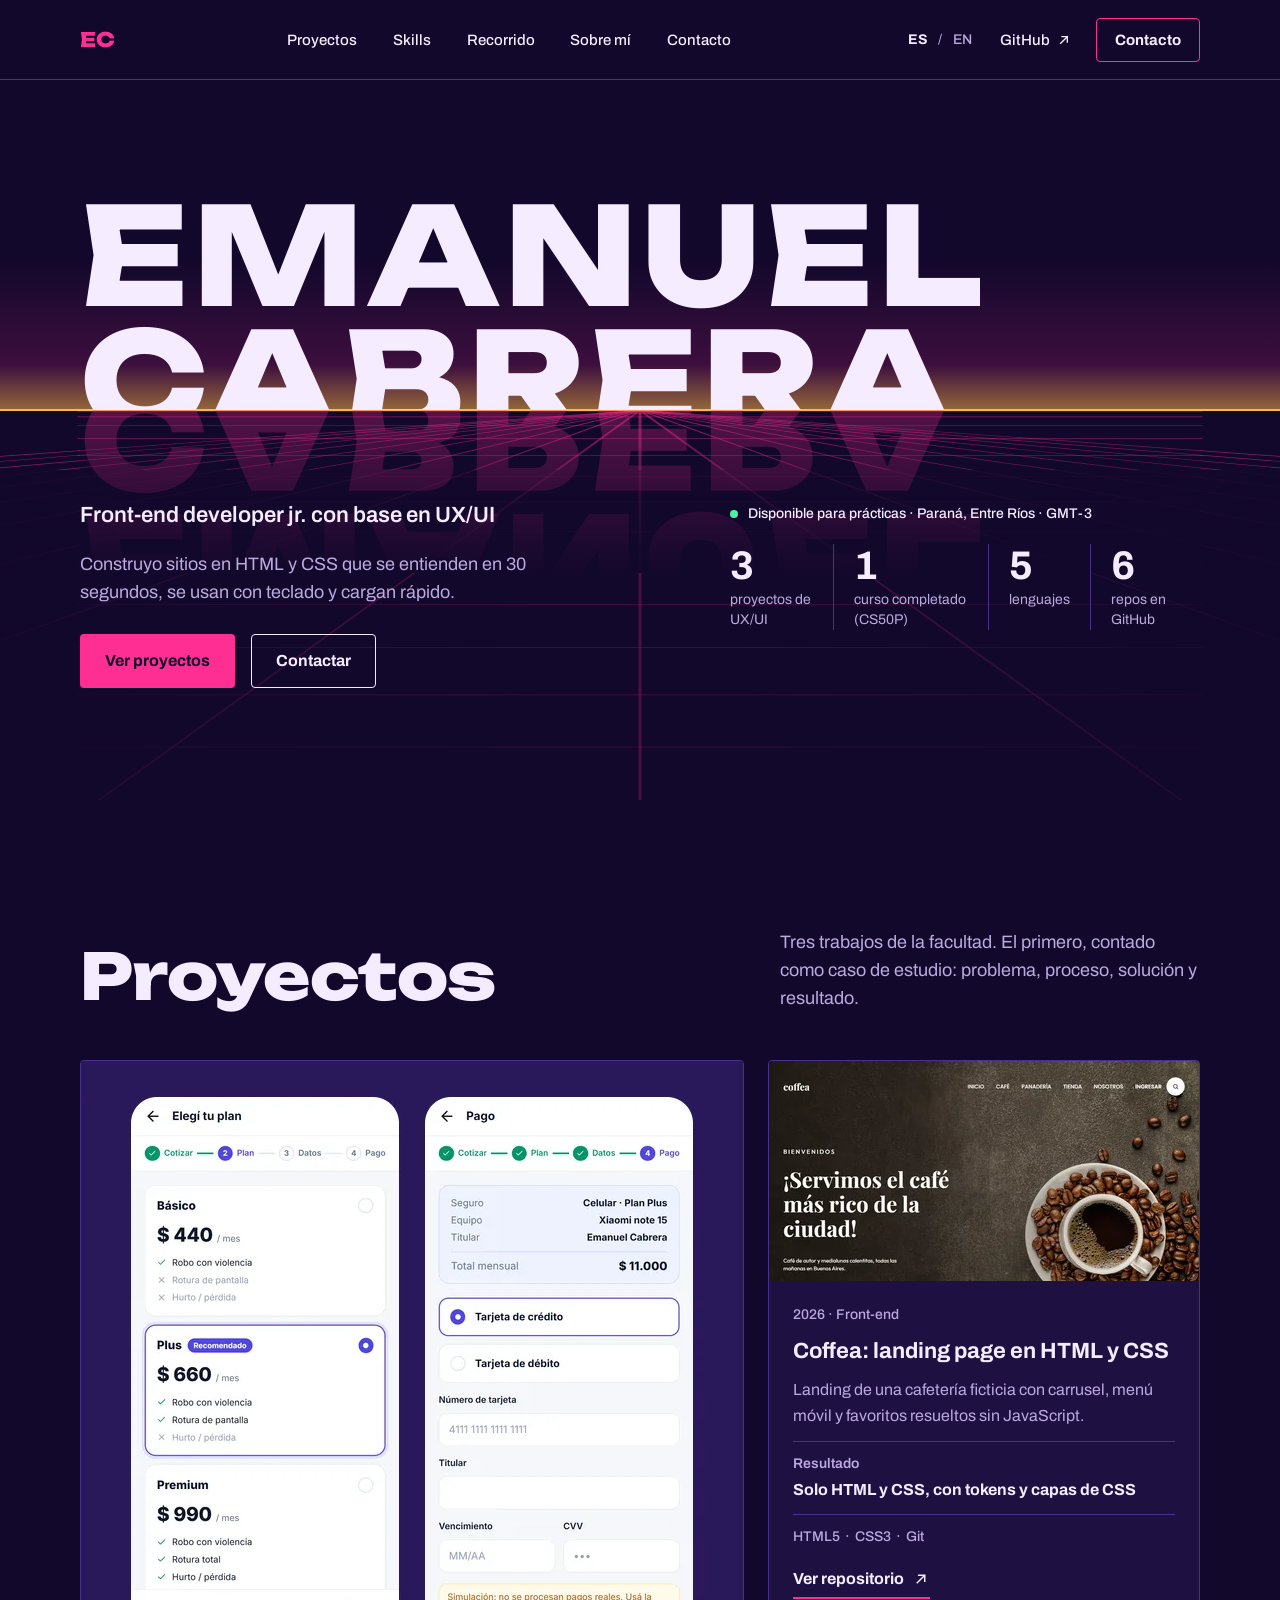
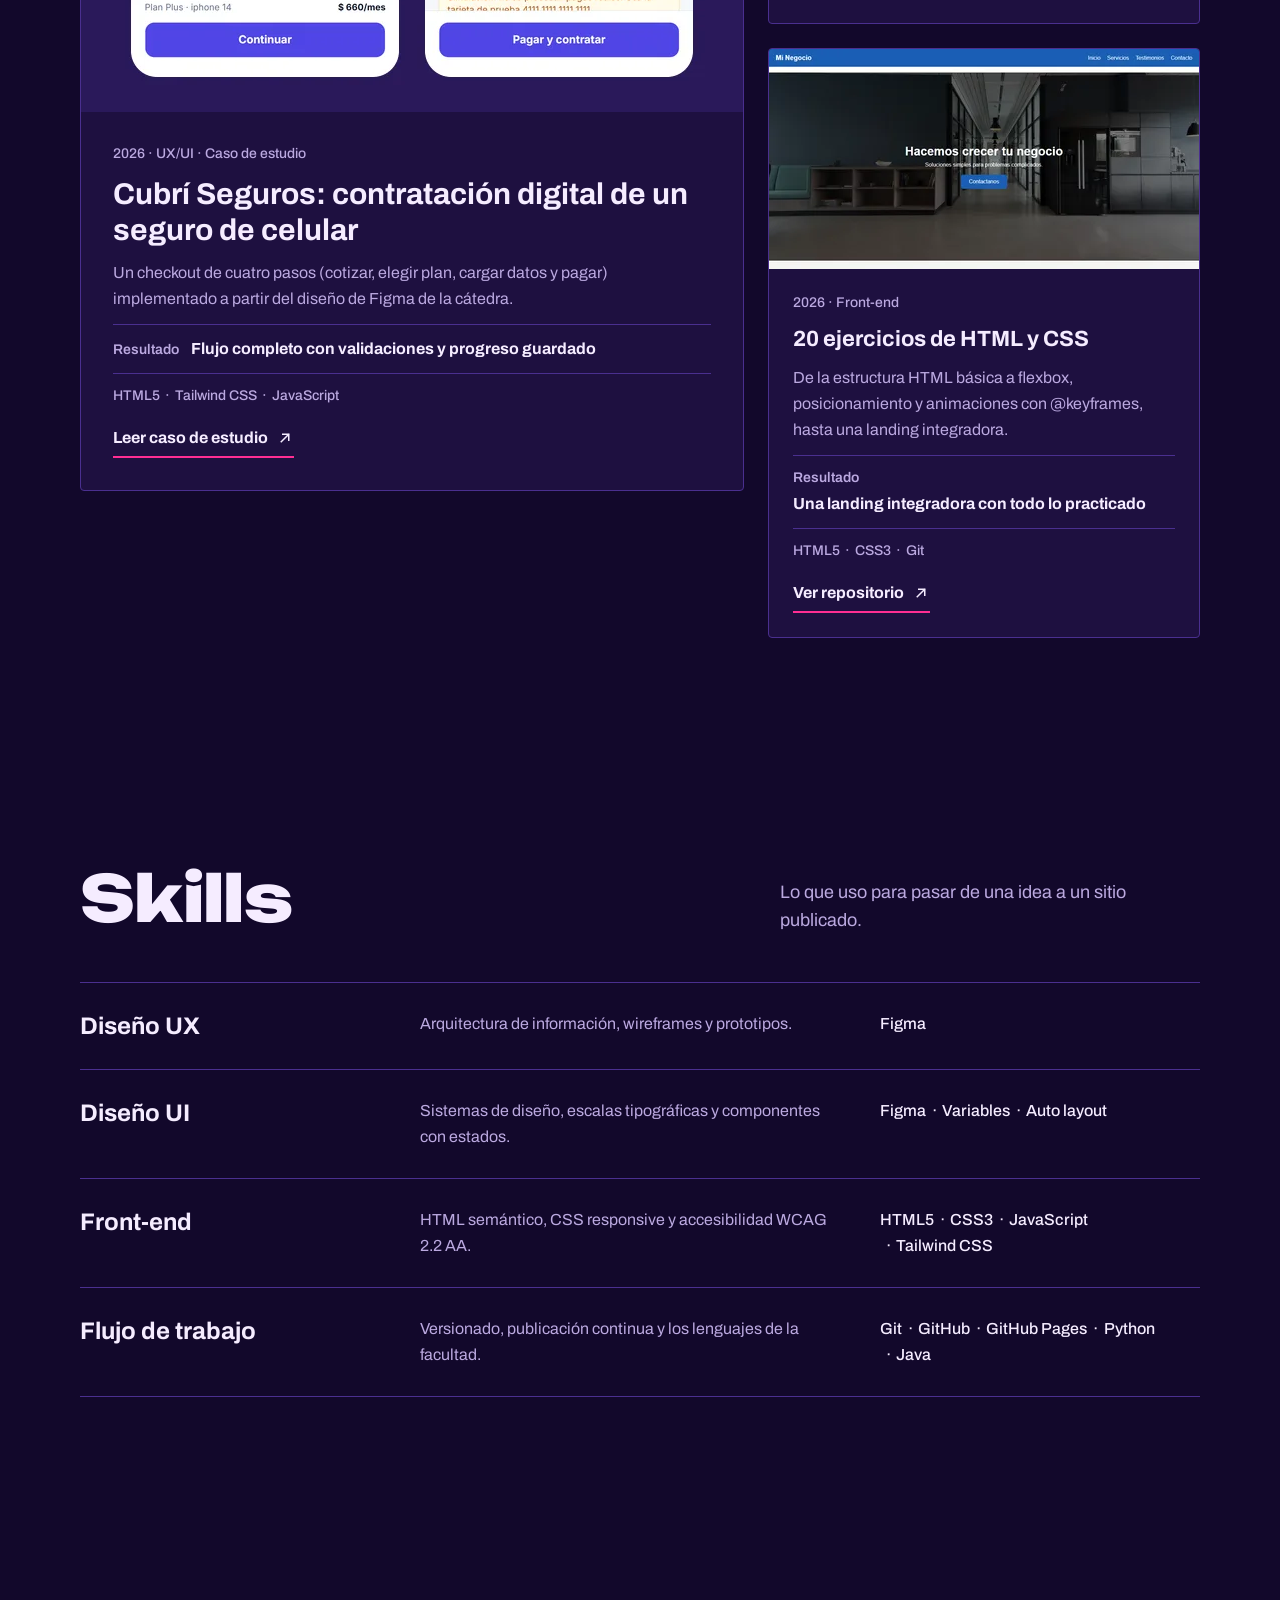
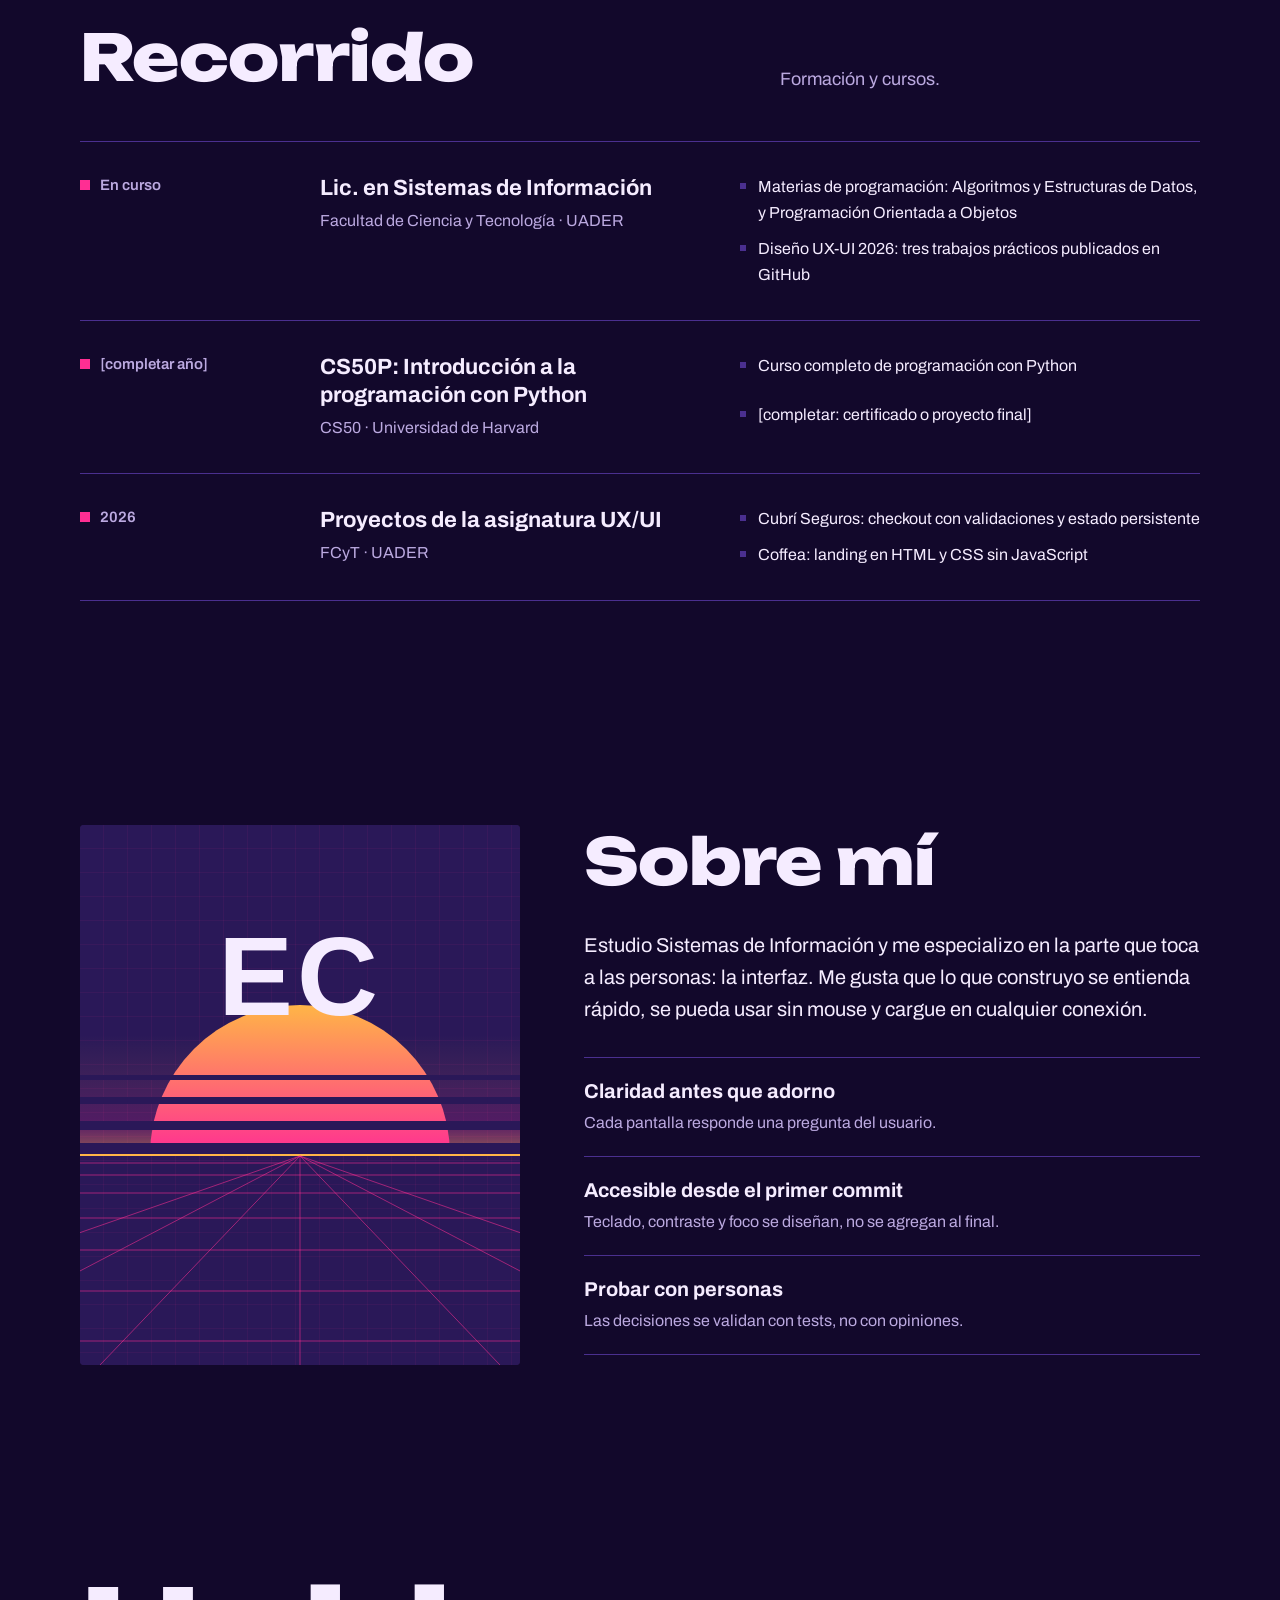
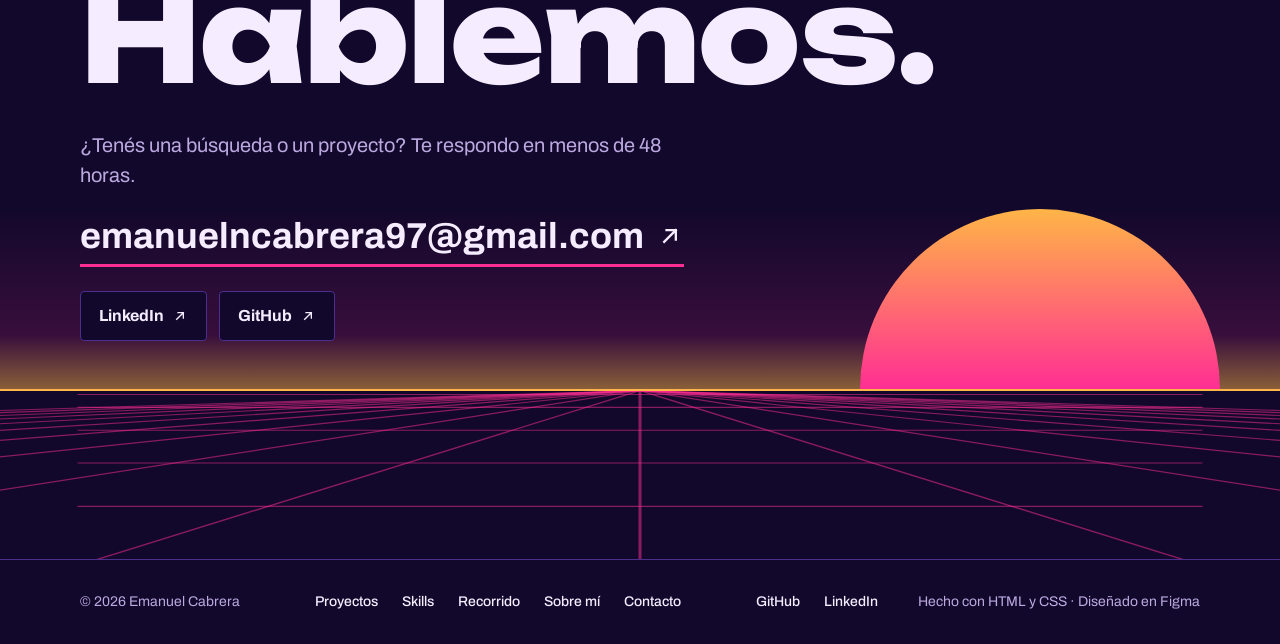
==== commit f08bd966: "proyectos reales: Cubrí Seguros, Coffea y ejercicios de HTML y CSS" ====
--- a/index.html
+++ b/index.html
@@ -136,20 +136,20 @@
             <h2 class="visually-hidden" id="metricas" data-i18n="metrics_title">Highlights en números</h2>
             <dl class="metrics" aria-labelledby="metricas">
               <div class="metric">
-                <dt data-i18n="metric_cases">casos de estudio</dt>
+                <dt data-i18n="metric_cases">proyectos de UX/UI</dt>
                 <dd>3</dd>
               </div>
               <div class="metric">
-                <dt data-i18n="metric_years">años de carrera</dt>
-                <dd>2</dd>
+                <dt data-i18n="metric_years">curso completado (CS50P)</dt>
+                <dd>1</dd>
               </div>
               <div class="metric">
-                <dt data-i18n="metric_tools">herramientas</dt>
-                <dd>12</dd>
+                <dt data-i18n="metric_tools">lenguajes</dt>
+                <dd>5</dd>
               </div>
               <div class="metric">
-                <dt data-i18n="metric_courses">cursos</dt>
-                <dd>5</dd>
+                <dt data-i18n="metric_courses">repos en GitHub</dt>
+                <dd>6</dd>
               </div>
             </dl>
           </div>
@@ -161,7 +161,7 @@
       <div class="container">
         <div class="section-head projects__head">
           <h2 class="section-title" id="projects-title" data-i18n="projects_title">Proyectos</h2>
-          <p class="section-intro" data-i18n="projects_intro">Tres trabajos de la facultad, contados como casos de estudio: problema, proceso, solución y resultado.</p>
+          <p class="section-intro" data-i18n="projects_intro">Tres trabajos de la facultad. El primero, contado como caso de estudio: problema, proceso, solución y resultado.</p>
         </div>
 
         <div class="project-grid">
@@ -169,25 +169,25 @@
           <article class="project-card project-card--featured">
             <div class="project-card__media">
               <img
-                src="assets/img/mock-biblioteca.webp"
-                srcset="assets/img/mock-biblioteca.webp 662w, assets/img/mock-biblioteca@2x.webp 1324w"
+                src="assets/img/mock-cubri.webp"
+                srcset="assets/img/mock-cubri.webp 662w, assets/img/mock-cubri@2x.webp 1324w"
                 sizes="(min-width: 64em) 662px, (min-width: 48em) 50vw, 100vw"
                 width="662" height="651" loading="lazy" decoding="async"
-                alt="Mockup ilustrativo de la app de la biblioteca: lista de libros con buscador y pantalla de detalle con el botón Reservar."
+                alt="Capturas mobile de Cubrí Seguros: la pantalla Elegí tu plan con tres planes y la pantalla de pago con tarjeta."
                 data-i18n-alt="p1_alt">
             </div>
             <div class="project-card__body">
               <p class="project-card__meta"><time datetime="2026">2026</time> · UX/UI · <span data-i18n="case_study">Caso de estudio</span></p>
-              <h3 class="project-card__title" data-i18n="p1_title">Rediseño de la app de la biblioteca</h3>
-              <p class="project-card__desc" data-i18n="p1_desc">Encontrar y reservar un libro llevaba demasiados pasos. Entrevisté a estudiantes, rediseñé el flujo en Figma y lo validé con un test de usabilidad.</p>
+              <h3 class="project-card__title" data-i18n="p1_title">Cubrí Seguros: contratación digital de un seguro de celular</h3>
+              <p class="project-card__desc" data-i18n="p1_desc">Un checkout de cuatro pasos (cotizar, elegir plan, cargar datos y pagar) implementado a partir del diseño de Figma de la cátedra.</p>
               <p class="project-card__result">
                 <span class="project-card__result-label" data-i18n="result">Resultado</span>
-                <strong data-i18n="p1_result">38% → 91% de tareas completadas</strong>
+                <strong data-i18n="p1_result">Flujo completo con validaciones y progreso guardado</strong>
               </p>
               <ul class="tags" aria-label="Herramientas" data-i18n-aria="tools_label">
-                <li>Figma</li>
-                <li data-i18n="tag_interviews">Entrevistas</li>
-                <li data-i18n="tag_usability">Test de usabilidad</li>
+                <li>HTML5</li>
+                <li>Tailwind CSS</li>
+                <li>JavaScript</li>
               </ul>
               <a class="link-text project-card__link" href="caso-estudio.html">
                 <span data-i18n="read_case">Leer caso de estudio</span>
@@ -199,61 +199,59 @@
           <article class="project-card">
             <div class="project-card__media">
               <img
-                src="assets/img/mock-design-system.webp"
-                srcset="assets/img/mock-design-system.webp 430w, assets/img/mock-design-system@2x.webp 860w"
+                src="assets/img/mock-coffea.webp"
+                srcset="assets/img/mock-coffea.webp 430w, assets/img/mock-coffea@2x.webp 860w"
                 sizes="(min-width: 64em) 430px, (min-width: 48em) 50vw, 100vw"
                 width="430" height="220" loading="lazy" decoding="async"
-                alt="Mockup ilustrativo del sistema de diseño: muestras de color, especimen tipográfico Aa y tres variantes de botón."
+                alt="Portada de la landing de Coffea: una taza de café con granos y el título ¡Servimos el café más rico de la ciudad!"
                 data-i18n-alt="p2_alt">
             </div>
             <div class="project-card__body">
-              <p class="project-card__meta"><time datetime="2025">2025</time> · UI</p>
-              <h3 class="project-card__title" data-i18n="p2_title">Sistema de diseño para una tienda online</h3>
-              <p class="project-card__desc" data-i18n="p2_desc">Paleta, escala tipográfica y 12 componentes documentados.</p>
-              <p class="project-card__result">
-                <span class="project-card__result-label" data-i18n="learning">Aprendizaje</span>
-                <strong data-i18n="p2_result">Nombrar los tokens por su rol, no por su color</strong>
-              </p>
-              <ul class="tags" aria-label="Herramientas" data-i18n-aria="tools_label">
-                <li>Figma</li>
-                <li data-i18n="tag_variables">Variables</li>
-                <li data-i18n="tag_components">Componentes</li>
-              </ul>
-              <!-- [placeholder] reemplazar por el link al archivo de Figma de este proyecto -->
-              <a class="link-text project-card__link" href="https://www.figma.com/design/xDbdNZ00ZAdd3r0RkGvOVZ/Portfolio-Web---Synthwave--TP-Final-UX-UI-?node-id=0-1" target="_blank" rel="noopener noreferrer">
-                <span data-i18n="view_figma">Ver en Figma</span>
-                <span class="icon icon--arrow-18" aria-hidden="true"></span>
-                <span class="visually-hidden" data-i18n="new_tab">(se abre en una pestaña nueva)</span>
-              </a>
-            </div>
-          </article>
-
-          <article class="project-card">
-            <div class="project-card__media">
-              <img
-                src="assets/img/mock-landing.webp"
-                srcset="assets/img/mock-landing.webp 430w, assets/img/mock-landing@2x.webp 860w"
-                sizes="(min-width: 64em) 430px, (min-width: 48em) 50vw, 100vw"
-                width="430" height="220" loading="lazy" decoding="async"
-                alt="Mockup ilustrativo de una landing en el navegador con puntajes de Lighthouse mobile: 98, 100, 100 y 100."
-                data-i18n-alt="p3_alt">
-            </div>
-            <div class="project-card__body">
-              <p class="project-card__meta"><time datetime="2025">2025</time> · Front-end</p>
-              <h3 class="project-card__title" data-i18n="p3_title">Landing accesible en HTML y CSS</h3>
-              <p class="project-card__desc" data-i18n="p3_desc">Maquetación semántica, mobile-first y navegable con teclado.</p>
+              <p class="project-card__meta"><time datetime="2026">2026</time> · Front-end</p>
+              <h3 class="project-card__title" data-i18n="p2_title">Coffea: landing page en HTML y CSS</h3>
+              <p class="project-card__desc" data-i18n="p2_desc">Landing de una cafetería ficticia con carrusel, menú móvil y favoritos resueltos sin JavaScript.</p>
               <p class="project-card__result">
                 <span class="project-card__result-label" data-i18n="result">Resultado</span>
-                <strong data-i18n="p3_result">Lighthouse mobile 98–100 en las 4 métricas</strong>
+                <strong data-i18n="p2_result">Solo HTML y CSS, con tokens y capas de CSS</strong>
               </p>
               <ul class="tags" aria-label="Herramientas" data-i18n-aria="tools_label">
                 <li>HTML5</li>
                 <li>CSS3</li>
                 <li>Git</li>
               </ul>
-              <!-- [placeholder] reemplazar por la URL de la demo publicada -->
-              <a class="link-text project-card__link" href="https://github.com/emacabrera97" target="_blank" rel="noopener noreferrer">
-                <span data-i18n="view_demo">Ver demo</span>
+              <a class="link-text project-card__link" href="https://github.com/emacabrera97/coffea-landing" target="_blank" rel="noopener noreferrer">
+                <span data-i18n="view_repo">Ver repositorio</span>
+                <span class="icon icon--arrow-18" aria-hidden="true"></span>
+                <span class="visually-hidden" data-i18n="new_tab">(se abre en una pestaña nueva)</span>
+              </a>
+            </div>
+          </article>
+
+          <article class="project-card">
+            <div class="project-card__media">
+              <img
+                src="assets/img/mock-tp3.webp"
+                srcset="assets/img/mock-tp3.webp 430w, assets/img/mock-tp3@2x.webp 860w"
+                sizes="(min-width: 64em) 430px, (min-width: 48em) 50vw, 100vw"
+                width="430" height="220" loading="lazy" decoding="async"
+                alt="Landing integradora Mi Negocio: portada con el título Hacemos crecer tu negocio y un botón Contactanos."
+                data-i18n-alt="p3_alt">
+            </div>
+            <div class="project-card__body">
+              <p class="project-card__meta"><time datetime="2026">2026</time> · Front-end</p>
+              <h3 class="project-card__title" data-i18n="p3_title">20 ejercicios de HTML y CSS</h3>
+              <p class="project-card__desc" data-i18n="p3_desc">De la estructura HTML básica a flexbox, posicionamiento y animaciones con @keyframes, hasta una landing integradora.</p>
+              <p class="project-card__result">
+                <span class="project-card__result-label" data-i18n="result">Resultado</span>
+                <strong data-i18n="p3_result">Una landing integradora con todo lo practicado</strong>
+              </p>
+              <ul class="tags" aria-label="Herramientas" data-i18n-aria="tools_label">
+                <li>HTML5</li>
+                <li>CSS3</li>
+                <li>Git</li>
+              </ul>
+              <a class="link-text project-card__link" href="https://github.com/emacabrera97/TP3-UXUI" target="_blank" rel="noopener noreferrer">
+                <span data-i18n="view_repo">Ver repositorio</span>
                 <span class="icon icon--arrow-18" aria-hidden="true"></span>
                 <span class="visually-hidden" data-i18n="new_tab">(se abre en una pestaña nueva)</span>
               </a>
@@ -273,9 +271,9 @@
         <ul class="skill-list" role="list">
           <li class="skill-row">
             <h3 class="skill-row__title" data-i18n="s1_title">Diseño UX</h3>
-            <p class="skill-row__desc" data-i18n="s1_desc">Entrevistas, mapas de recorrido, wireframes y tests de usabilidad.</p>
+            <p class="skill-row__desc" data-i18n="s1_desc">Arquitectura de información, wireframes y prototipos.</p>
             <ul class="tags skill-row__tools" aria-label="Herramientas" data-i18n-aria="tools_label">
-              <li>Figma</li><li>Maze</li><li>FigJam</li>
+              <li>Figma</li>
             </ul>
           </li>
           <li class="skill-row">
@@ -289,14 +287,14 @@
             <h3 class="skill-row__title">Front-end</h3>
             <p class="skill-row__desc" data-i18n="s3_desc">HTML semántico, CSS responsive y accesibilidad WCAG 2.2 AA.</p>
             <ul class="tags skill-row__tools" aria-label="Herramientas" data-i18n-aria="tools_label">
-              <li>HTML5</li><li>CSS3</li><li>JavaScript</li>
+              <li>HTML5</li><li>CSS3</li><li>JavaScript</li><li>Tailwind CSS</li>
             </ul>
           </li>
           <li class="skill-row">
             <h3 class="skill-row__title" data-i18n="s4_title">Flujo de trabajo</h3>
-            <p class="skill-row__desc" data-i18n="s4_desc">Versionado, revisión y publicación continua.</p>
+            <p class="skill-row__desc" data-i18n="s4_desc">Versionado, publicación continua y los lenguajes de la facultad.</p>
             <ul class="tags skill-row__tools" aria-label="Herramientas" data-i18n-aria="tools_label">
-              <li>Git</li><li>GitHub</li><li>GitHub Pages</li><li>Lighthouse</li>
+              <li>Git</li><li>GitHub</li><li>GitHub Pages</li><li>Python</li><li>Java</li>
             </ul>
           </li>
         </ul>
@@ -307,41 +305,41 @@
       <div class="container">
         <div class="section-head">
           <h2 class="section-title" id="experience-title" data-i18n="nav_experience">Recorrido</h2>
-          <p class="section-intro" data-i18n="experience_intro">Formación, cursos y voluntariado.</p>
+          <p class="section-intro" data-i18n="experience_intro">Formación y cursos.</p>
         </div>
 
         <ol class="timeline" role="list">
           <li class="timeline__item">
-            <p class="timeline__period"><span><time datetime="2024">2024</time> — <span data-i18n="today">hoy</span></span></p>
+            <p class="timeline__period"><span data-i18n="ongoing">En curso</span></p>
             <div class="timeline__role">
               <h3 data-i18n="t1_role">Lic. en Sistemas de Información</h3>
               <p>Facultad de Ciencia y Tecnología · UADER</p>
             </div>
             <ul class="timeline__wins" role="list">
-              <li data-i18n="t1_a">Diseño UX-UI 2026: portfolio con proceso completo, de la investigación al deploy</li>
-              <li data-i18n="t1_b">Trabajos de UX/UI presentados como casos de estudio</li>
+              <li data-i18n="t1_a">Materias de programación: Algoritmos y Estructuras de Datos, y Programación Orientada a Objetos</li>
+              <li data-i18n="t1_b">Diseño UX-UI 2026: tres trabajos prácticos publicados en GitHub</li>
             </ul>
           </li>
           <li class="timeline__item">
-            <p class="timeline__period"><time datetime="2025">2025</time></p>
+            <p class="timeline__period"><span data-i18n="t2_period">[completar año]</span></p>
             <div class="timeline__role">
-              <h3 data-i18n="t2_role">Curso de diseño UX/UI</h3>
-              <p data-i18n="t2_org">Plataforma [placeholder]</p>
+              <h3 data-i18n="t2_role">CS50P: Introducción a la programación con Python</h3>
+              <p data-i18n="t2_org">CS50 · Universidad de Harvard</p>
             </div>
             <ul class="timeline__wins" role="list">
-              <li data-i18n="t2_a">Dos proyectos finales aprobados</li>
-              <li data-i18n="t2_b">Primer sistema de diseño en Figma</li>
+              <li data-i18n="t2_a">Curso completo de programación con Python</li>
+              <li data-i18n="t2_b">[completar: certificado o proyecto final]</li>
             </ul>
           </li>
           <li class="timeline__item">
-            <p class="timeline__period"><time datetime="2025">2025</time></p>
+            <p class="timeline__period"><time datetime="2026">2026</time></p>
             <div class="timeline__role">
-              <h3 data-i18n="t3_role">Voluntariado: sitio para una ONG</h3>
-              <p data-i18n="t3_org">Organización [placeholder]</p>
+              <h3 data-i18n="t3_role">Proyectos de la asignatura UX/UI</h3>
+              <p data-i18n="t3_org">FCyT · UADER</p>
             </div>
             <ul class="timeline__wins" role="list">
-              <li data-i18n="t3_a">Maquetación responsive del sitio institucional</li>
-              <li data-i18n="t3_b">Publicado y mantenido en GitHub Pages</li>
+              <li data-i18n="t3_a">Cubrí Seguros: checkout con validaciones y estado persistente</li>
+              <li data-i18n="t3_b">Coffea: landing en HTML y CSS sin JavaScript</li>
             </ul>
           </li>
         </ol>
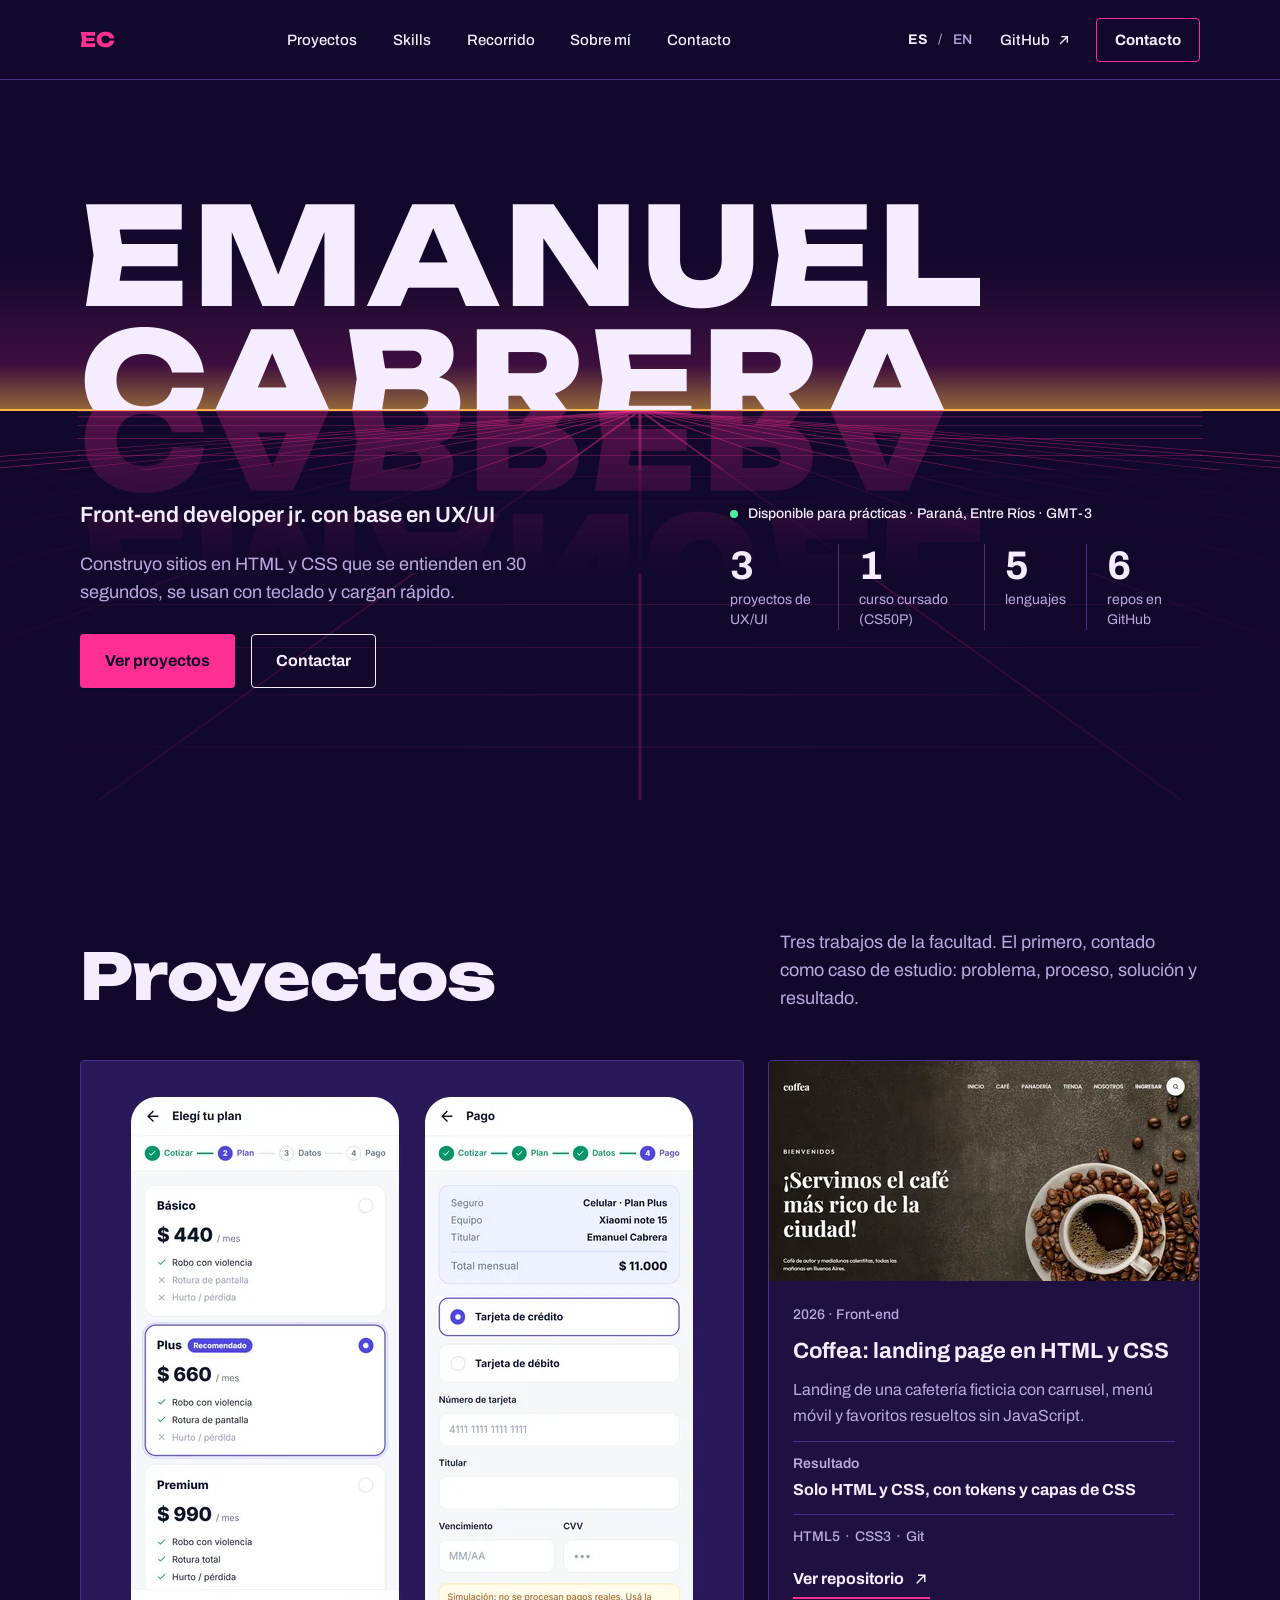
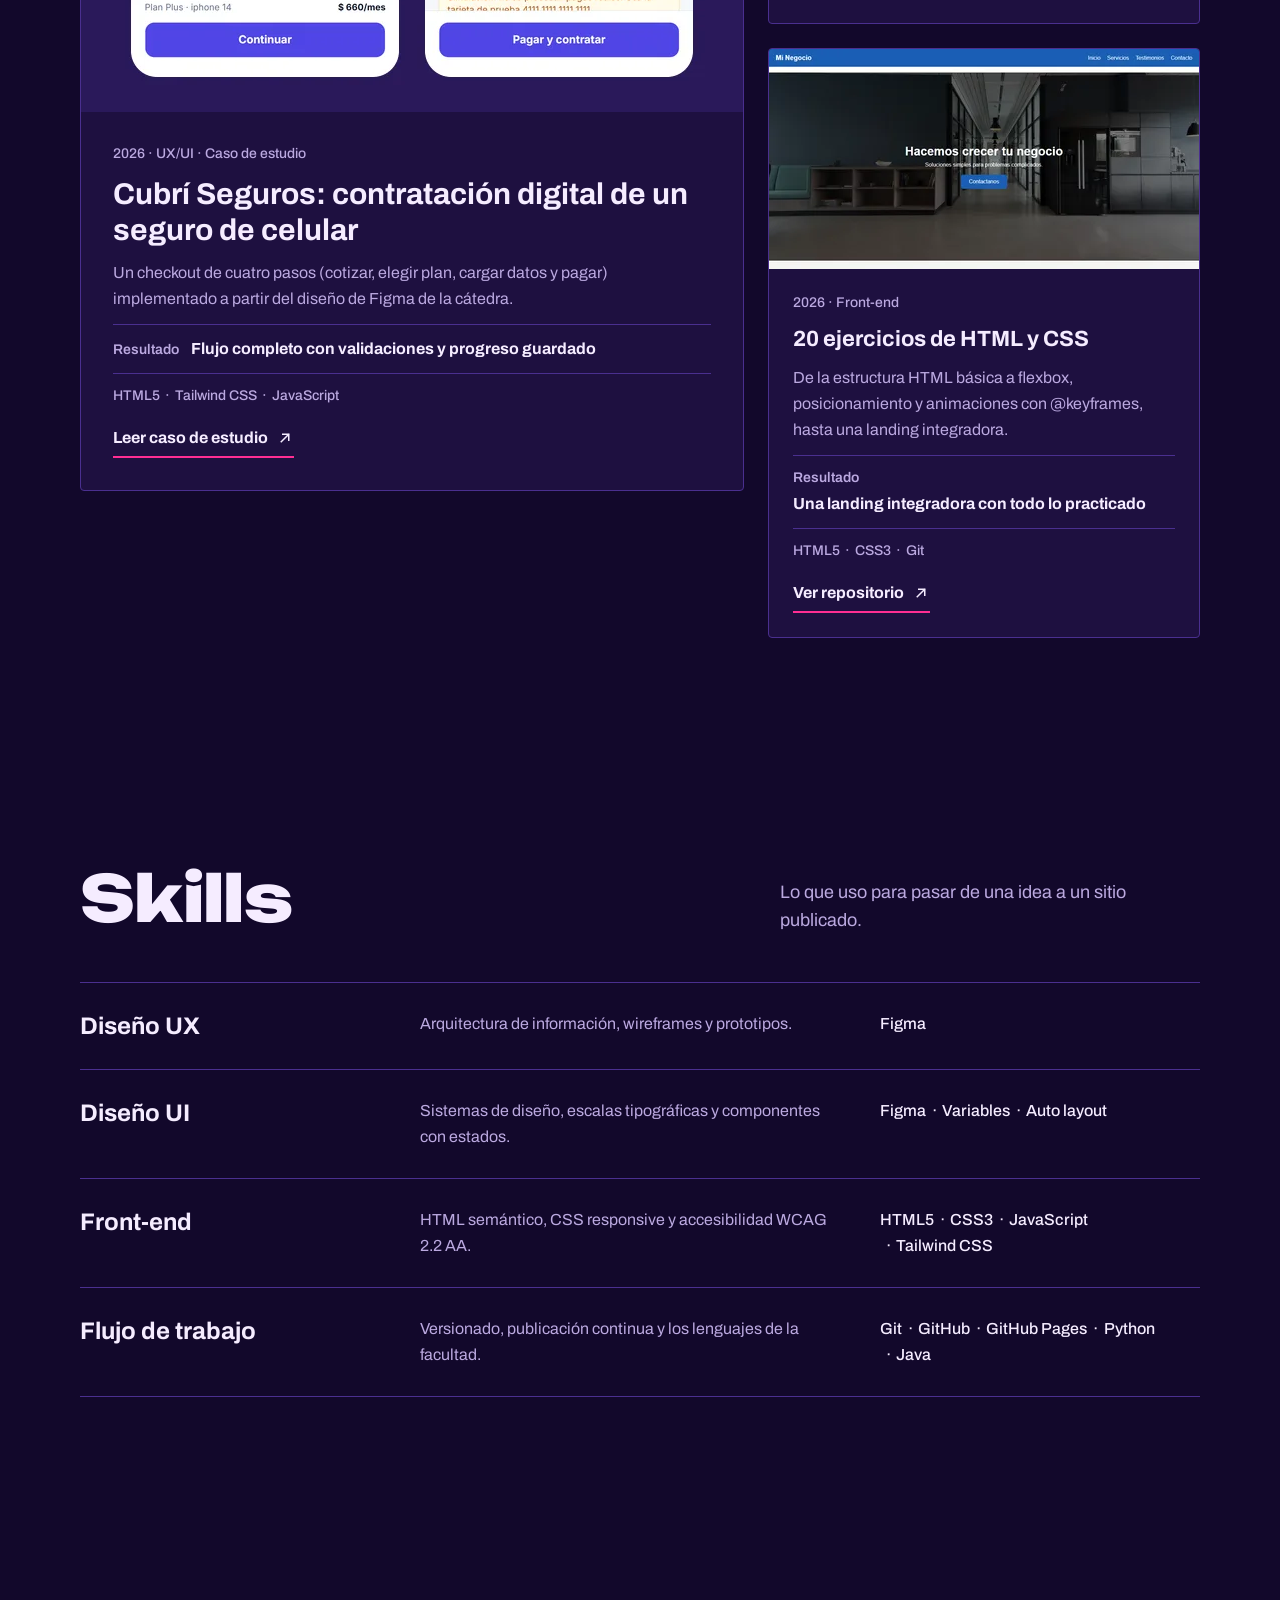
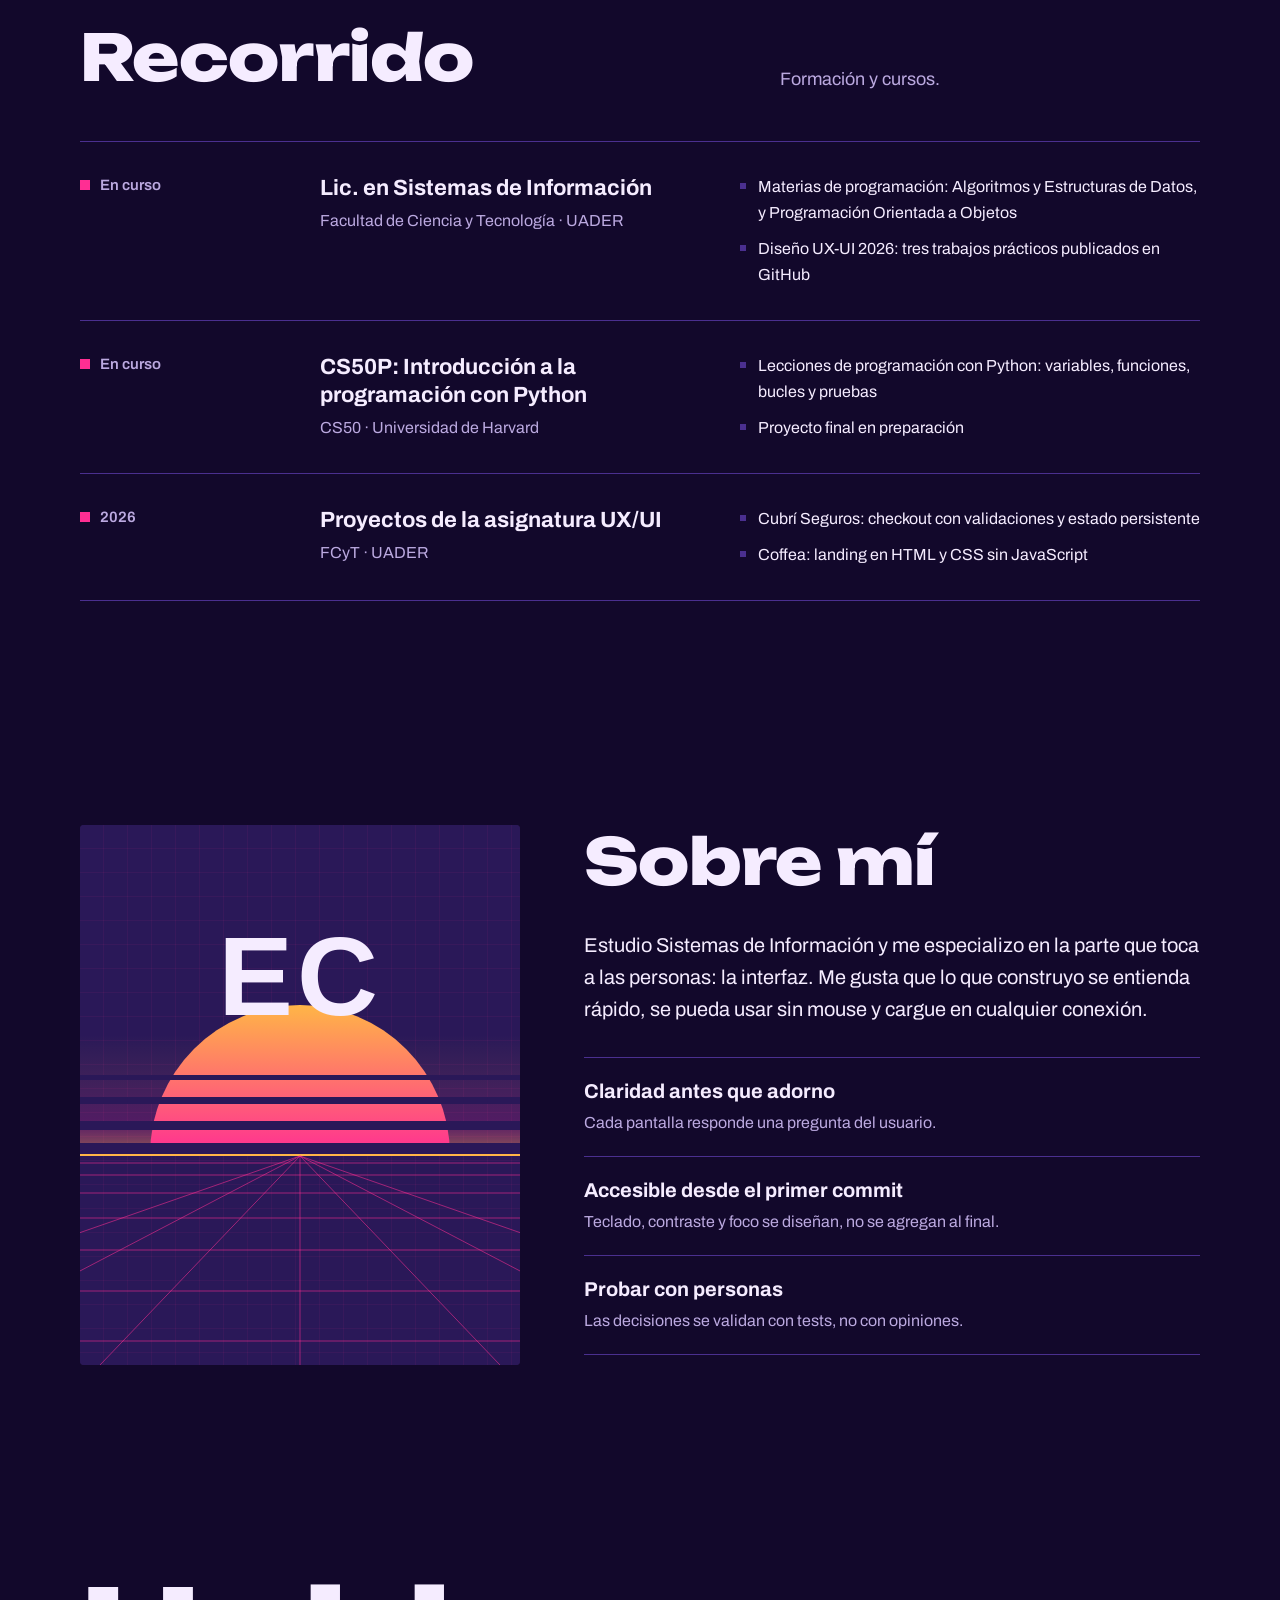
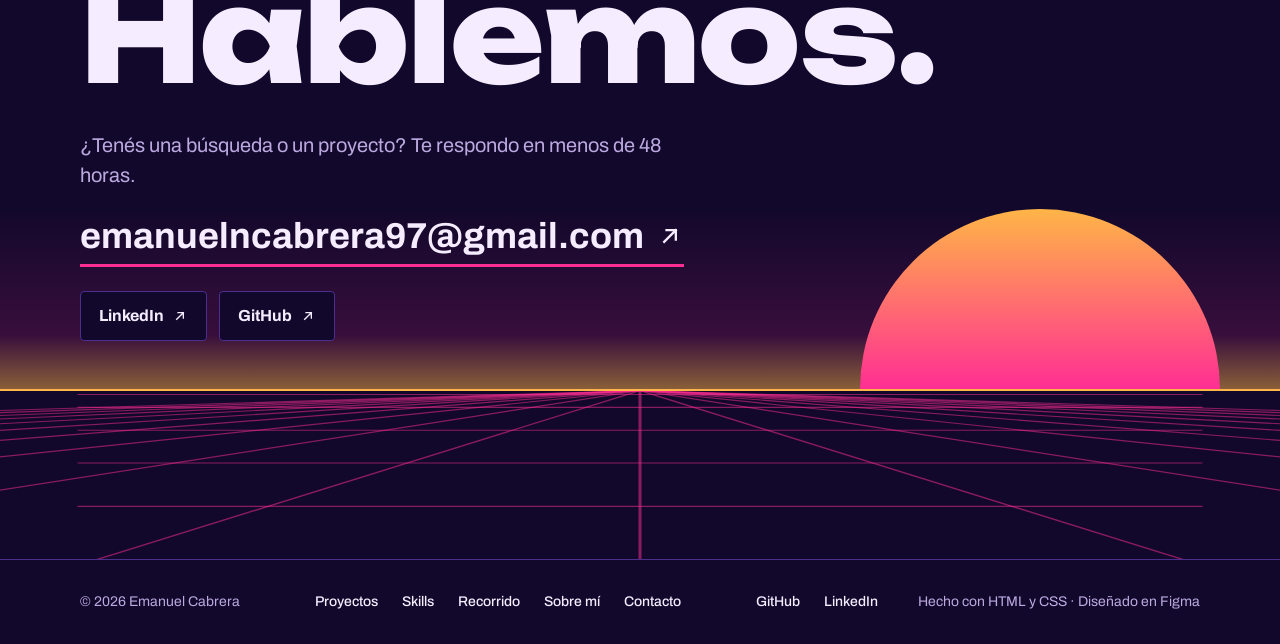
==== commit 563523f5: "CS50P: curso cursado, proyecto final en preparación" ====
--- a/index.html
+++ b/index.html
@@ -140,7 +140,7 @@
                 <dd>3</dd>
               </div>
               <div class="metric">
-                <dt data-i18n="metric_years">curso completado (CS50P)</dt>
+                <dt data-i18n="metric_years">curso cursado (CS50P)</dt>
                 <dd>1</dd>
               </div>
               <div class="metric">
@@ -321,14 +321,14 @@
             </ul>
           </li>
           <li class="timeline__item">
-            <p class="timeline__period"><span data-i18n="t2_period">[completar año]</span></p>
+            <p class="timeline__period"><span data-i18n="ongoing">En curso</span></p>
             <div class="timeline__role">
               <h3 data-i18n="t2_role">CS50P: Introducción a la programación con Python</h3>
               <p data-i18n="t2_org">CS50 · Universidad de Harvard</p>
             </div>
             <ul class="timeline__wins" role="list">
-              <li data-i18n="t2_a">Curso completo de programación con Python</li>
-              <li data-i18n="t2_b">[completar: certificado o proyecto final]</li>
+              <li data-i18n="t2_a">Lecciones de programación con Python: variables, funciones, bucles y pruebas</li>
+              <li data-i18n="t2_b">Proyecto final en preparación</li>
             </ul>
           </li>
           <li class="timeline__item">
